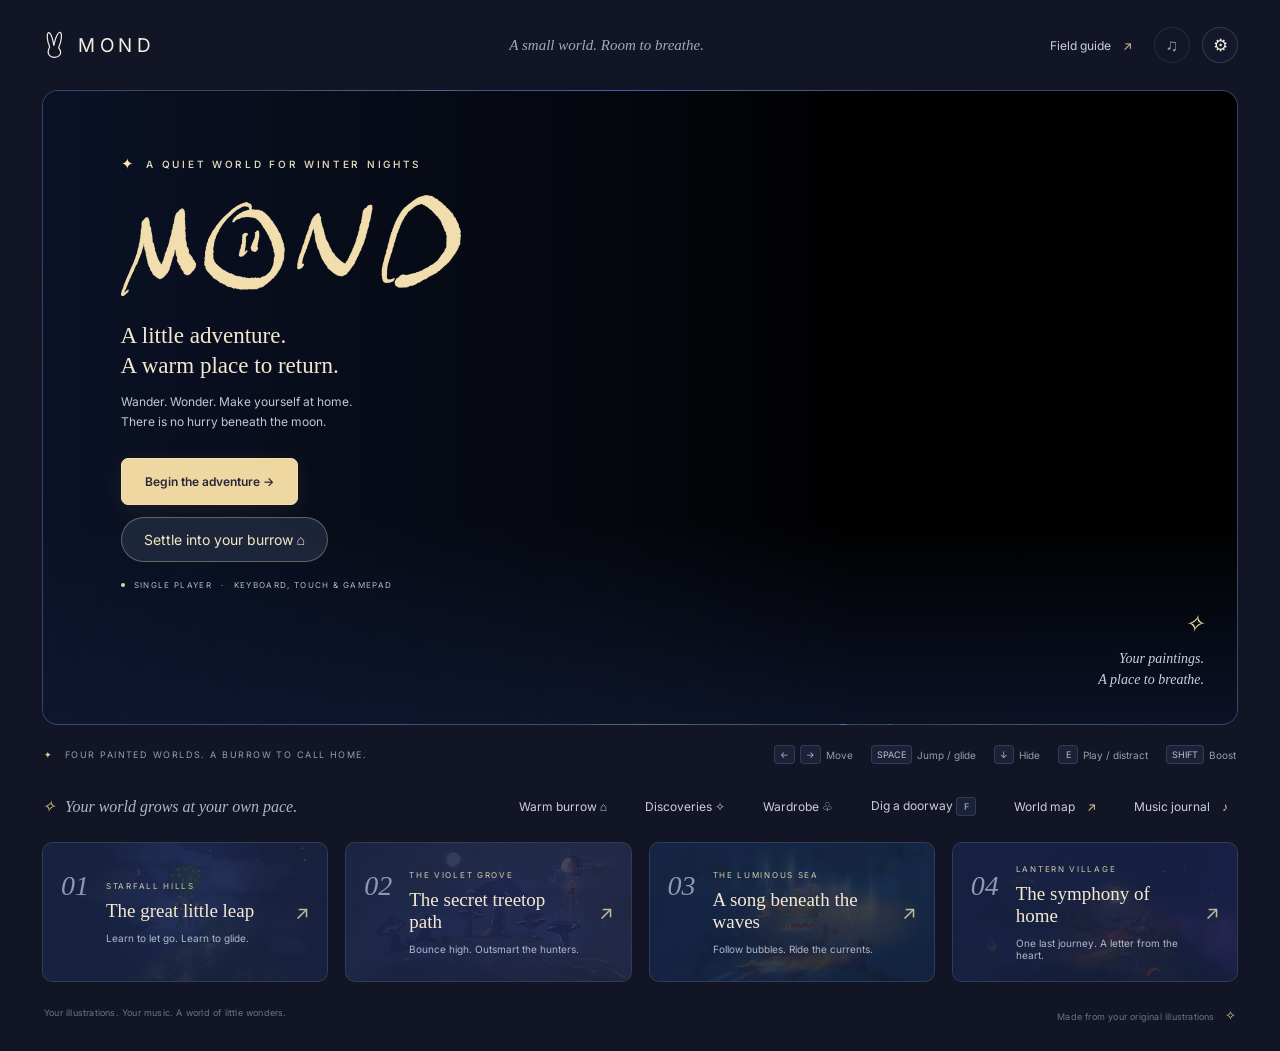
==== index.html @ 29d46c4d "Publish MOND with riddles, music lessons and complete embedded assets" ====
<!doctype html>
<html lang="en"><head>
<meta charset="utf-8"><meta name="viewport" content="width=device-width, initial-scale=1, viewport-fit=cover">
<title>MOND — A quiet winter adventure</title>
<meta name="description" content="A soothing illustrated bunny adventure. Discover one harder riddle at each question mark, learn music with a playable piano, and return to your warm burrow.">
<meta name="theme-color" content="#111526"><meta property="og:title" content="MOND — A quiet winter adventure"><meta property="og:description" content="A soothing illustrated bunny adventure. Discover one harder riddle at each question mark, learn music with a playable piano, and return to your warm burrow.">
<meta property="og:type" content="website"><meta property="og:url" content="https://diamondcao1996.github.io/MOND-game/"><meta property="og:image" content="https://diamondcao1996.github.io/MOND-game/preview.png">
<meta name="twitter:card" content="summary_large_image"><meta name="twitter:image" content="https://diamondcao1996.github.io/MOND-game/preview.png">
<link rel="canonical" href="https://diamondcao1996.github.io/MOND-game/"><link rel="icon" href="[data-uri]" type="image/svg+xml"><link rel="apple-touch-icon" href="[data-uri]">
<link rel="preload" as="image" href="[data-uri]"><style>@font-face{font-family:BunnySans;src:url('[data-uri]') format('truetype');font-display:swap}*{box-sizing:border-box}html{color-scheme:dark}body{margin:0;background:#111526;color:#f4efde;font-family:BunnySans,Arial,sans-serif;font-size:14px}button,a{-webkit-tap-highlight-color:transparent}button{font:inherit;cursor:pointer;color:inherit}button:disabled{cursor:wait;opacity:.7}button:focus-visible,a:focus-visible,canvas:focus-visible,select:focus-visible,input:focus-visible{outline:2px solid #f3d995;outline-offset:4px}a{color:inherit;text-decoration:none}.page{max-width:1600px;margin:auto;padding:0 42px}.topbar{height:90px;display:flex;align-items:center;justify-content:space-between;gap:20px}.brand{display:flex;align-items:center;gap:11px;font-size:13px;letter-spacing:2.6px}.brand svg{width:25px;height:34px}.brand b{font-weight:400;opacity:.58}.nav-motto{font-family:Georgia,serif;font-style:italic;color:#a6a7b8;font-size:15px;margin-left:18px}nav{display:flex;gap:12px;align-items:center}.text-button{border:0;background:transparent;font-size:12px;padding:10px;color:#cecddd}.text-button span{color:#dfc894;margin-left:9px}.round-button{width:36px;height:36px;border:1px solid #ffffff24;background:#151a30aa;border-radius:50%;font-size:17px;display:inline-grid;place-items:center;transition:background .2s}.round-button:hover{background:#343449}.stage{width:100%;position:relative;aspect-ratio:16/8.5;overflow:hidden;border-radius:16px;background:#252f53 url('[data-uri]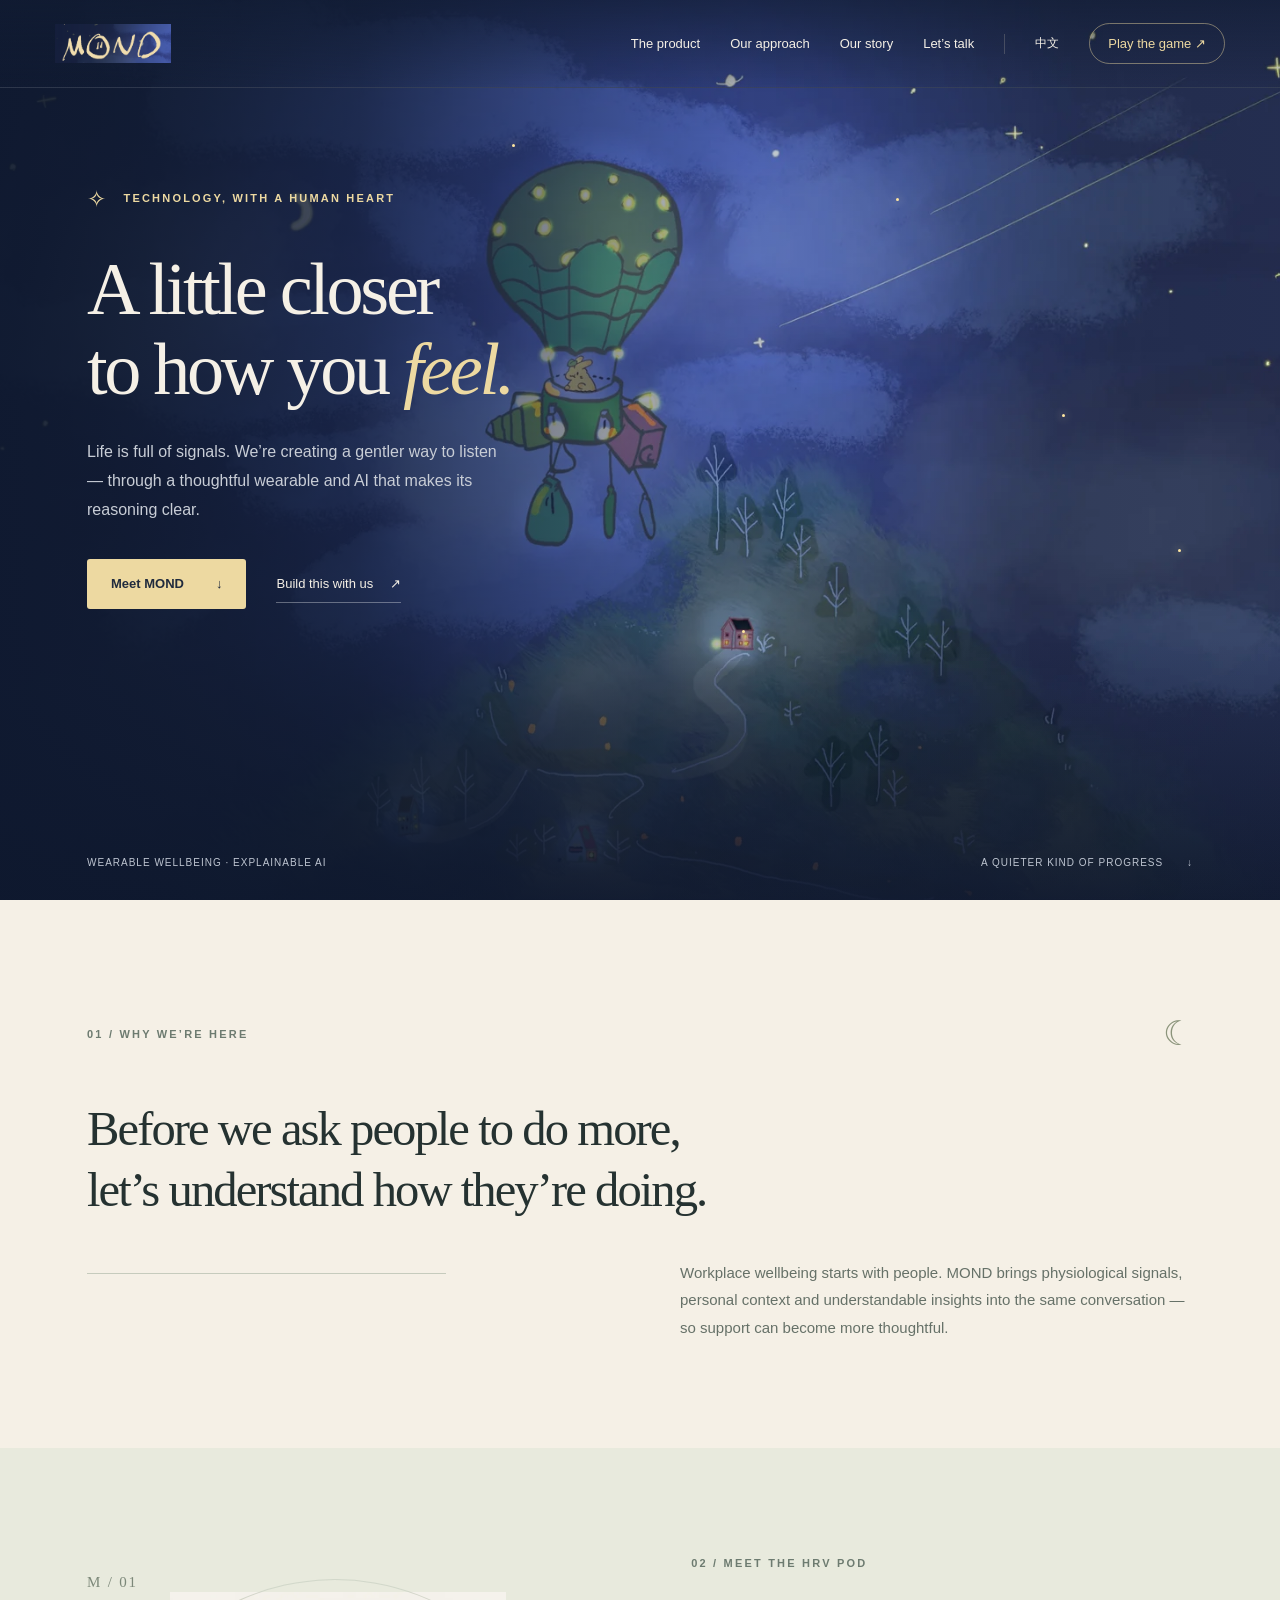
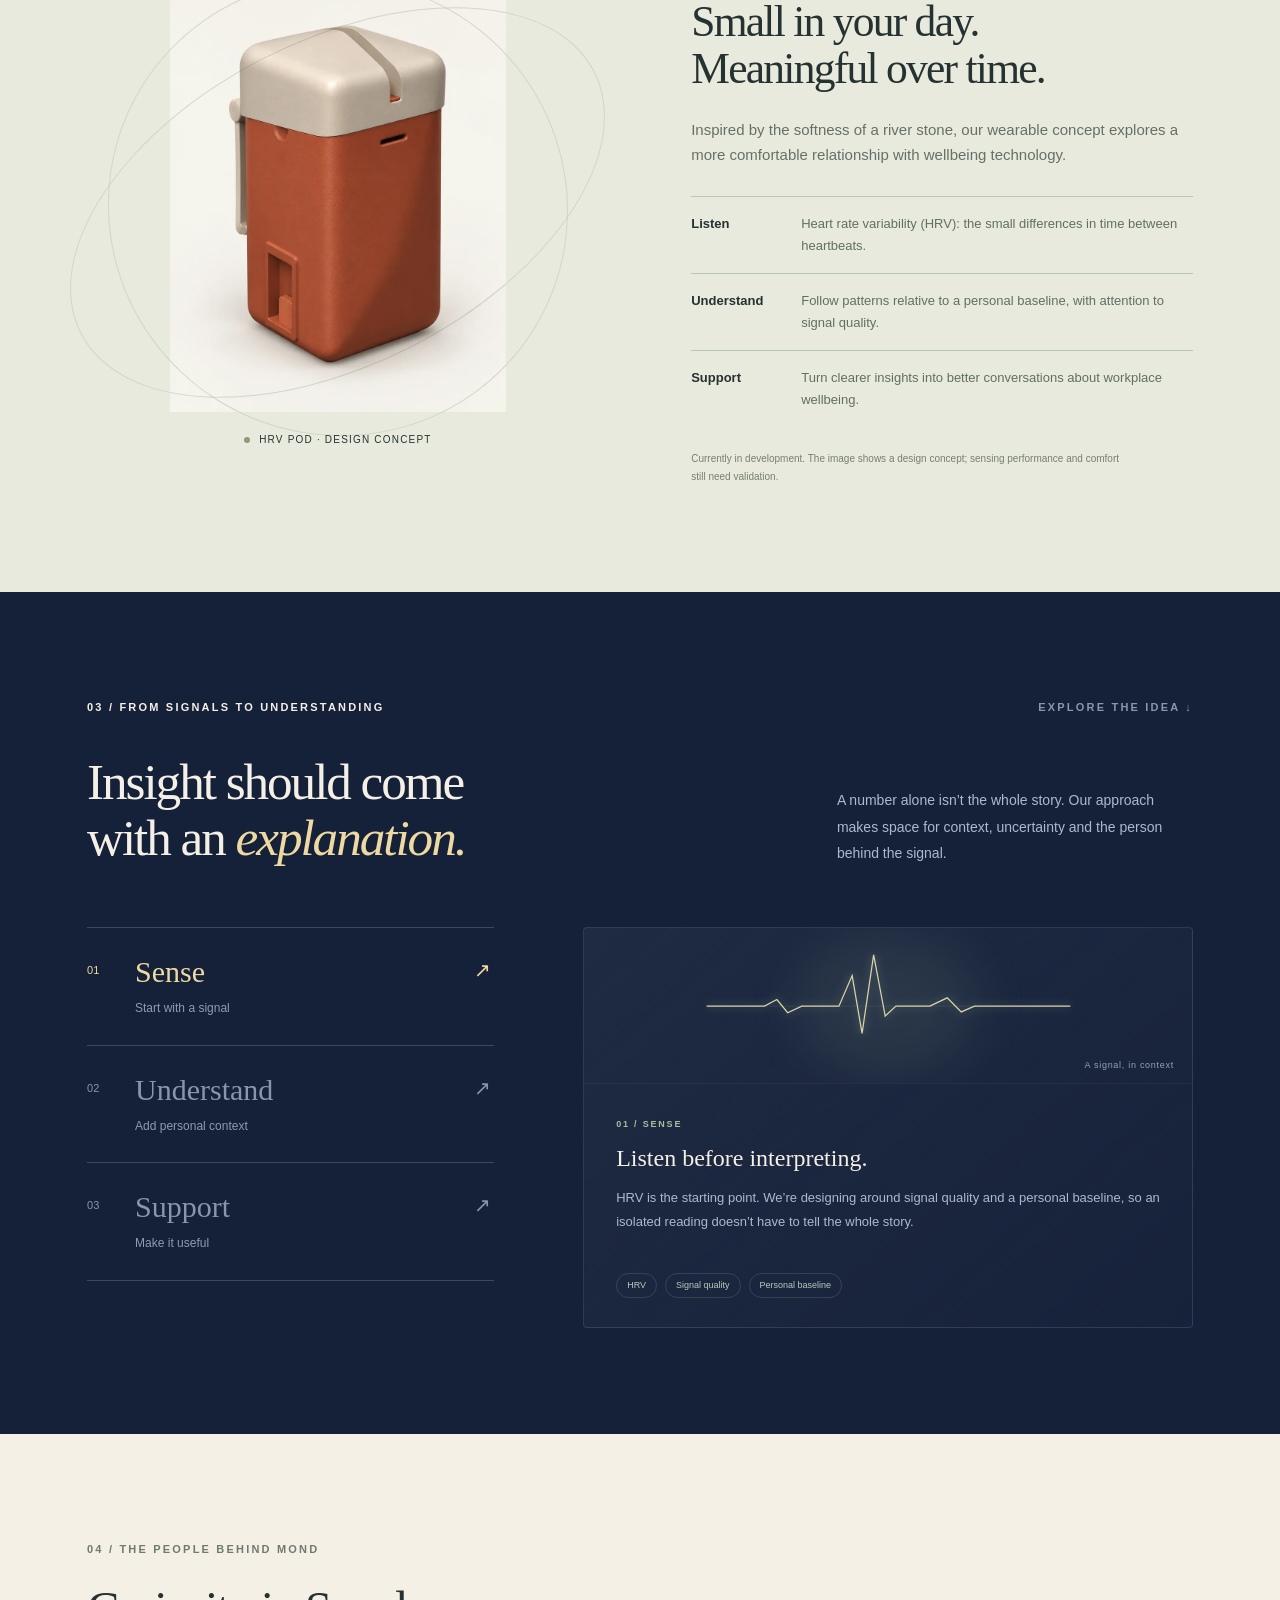
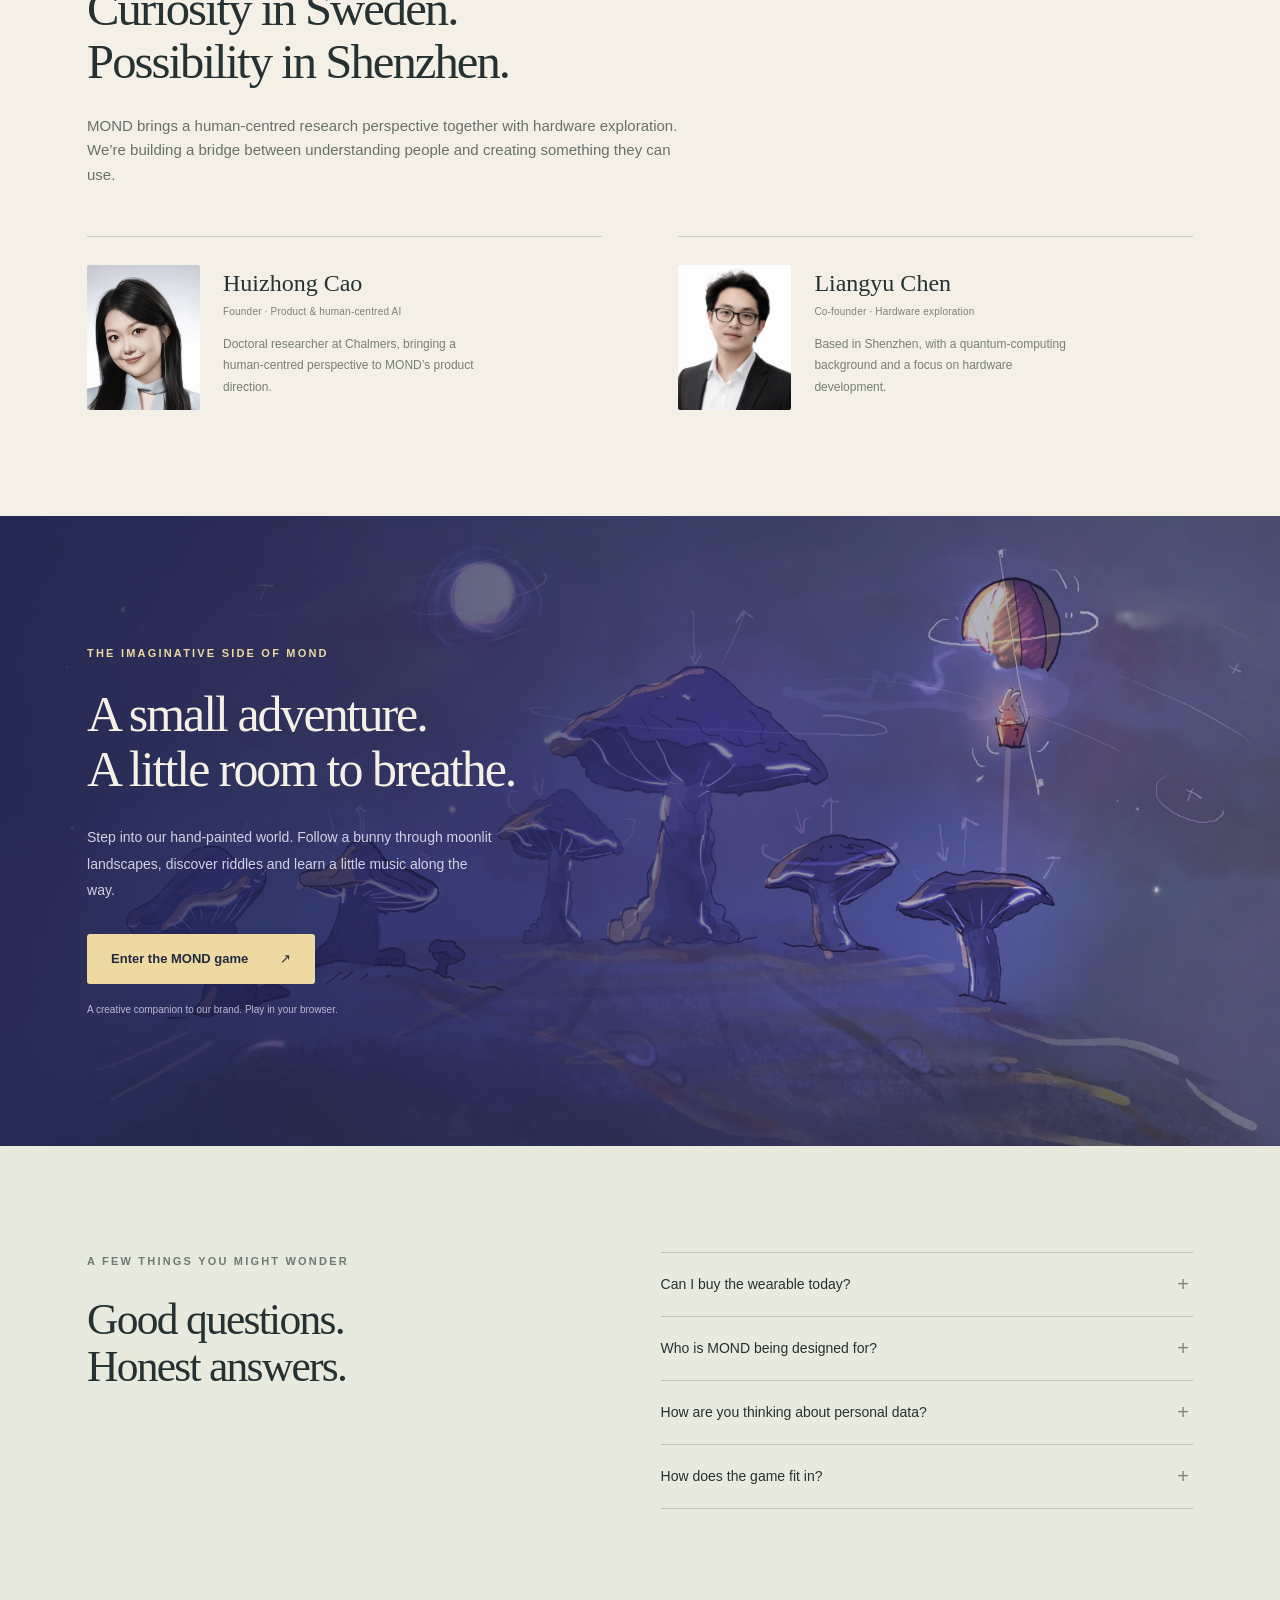
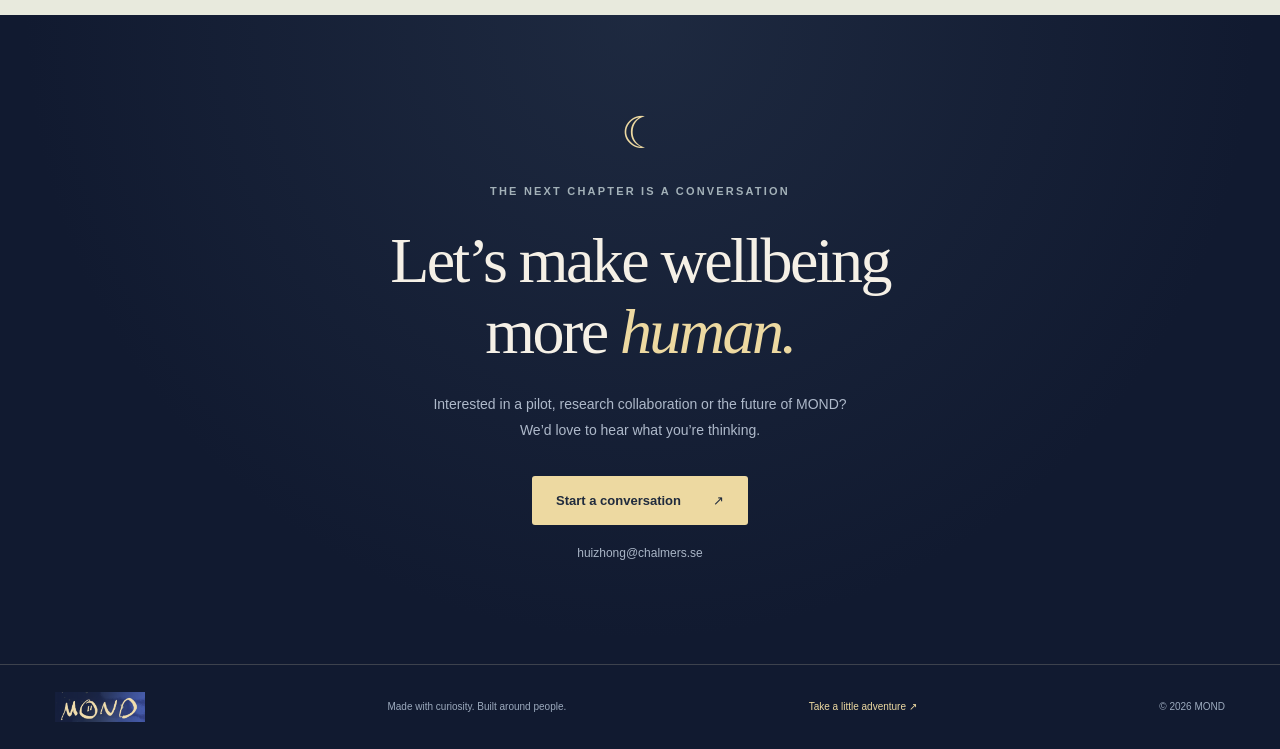
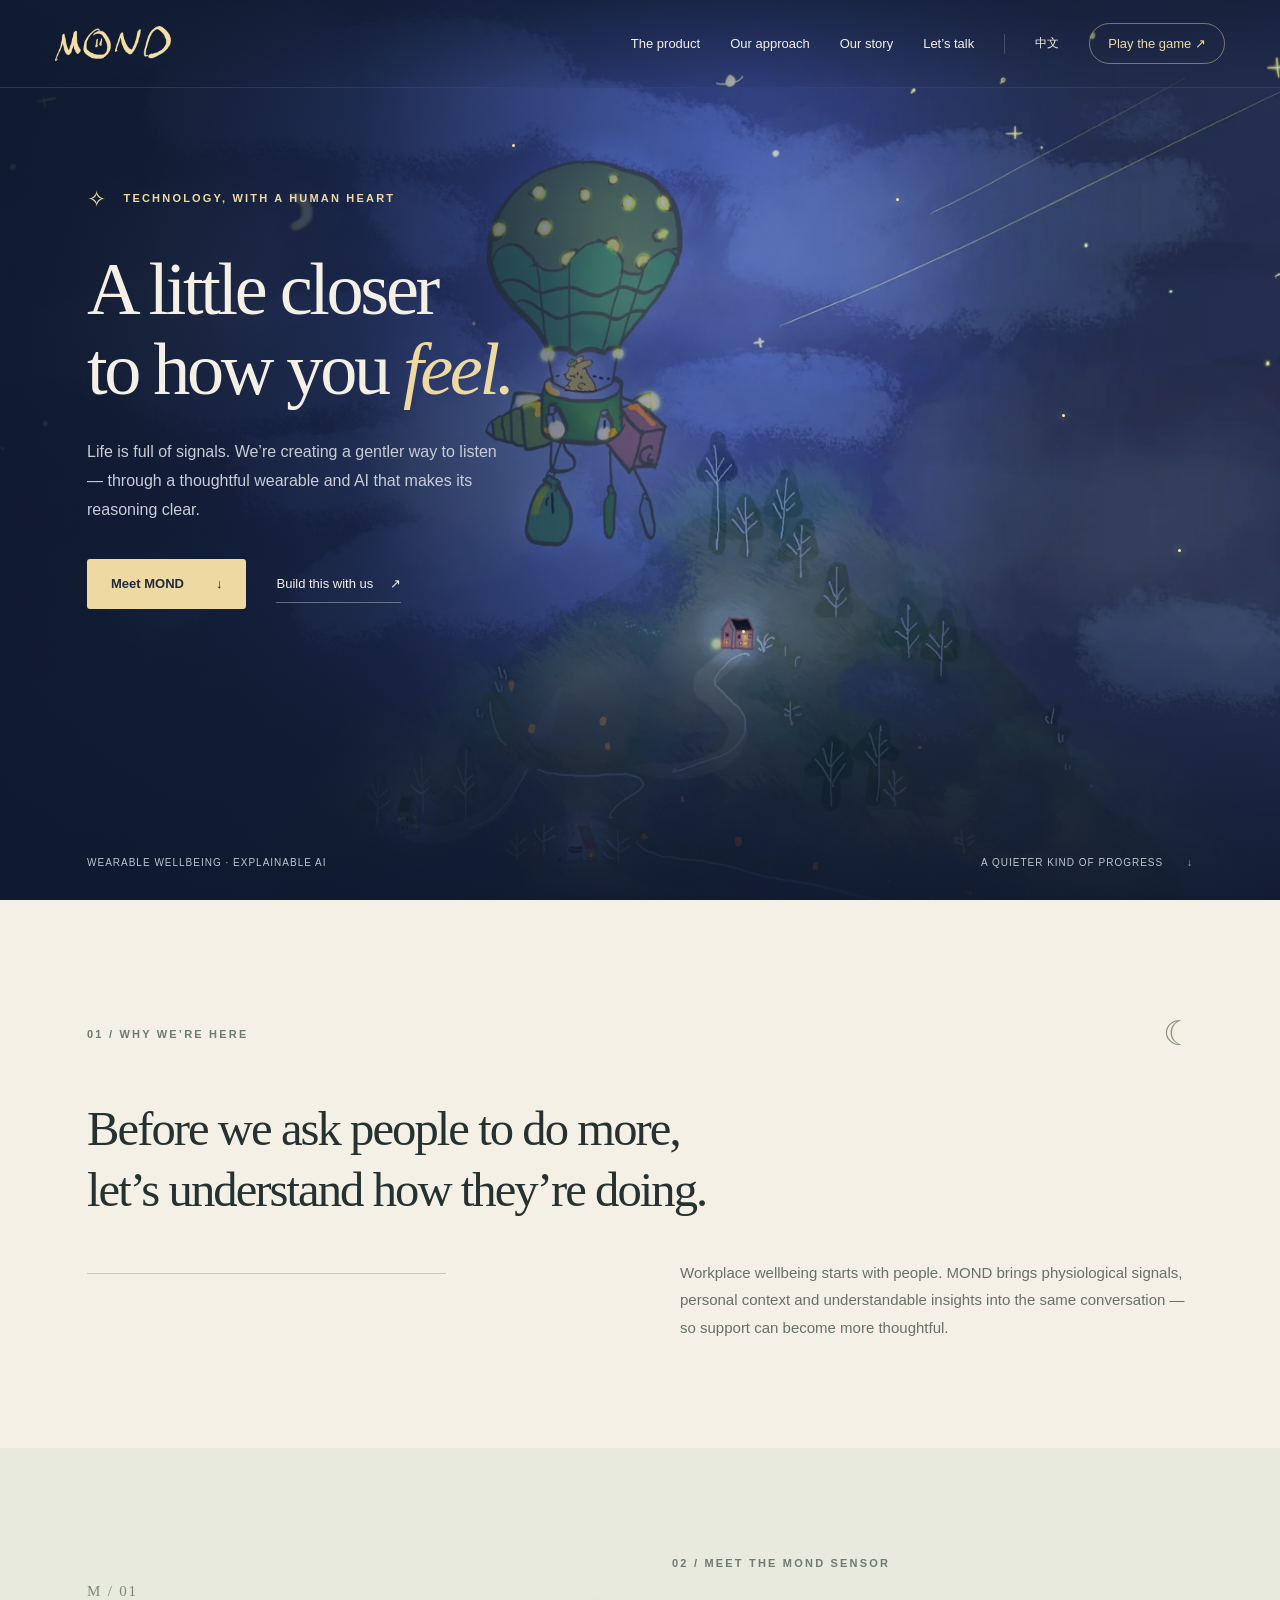
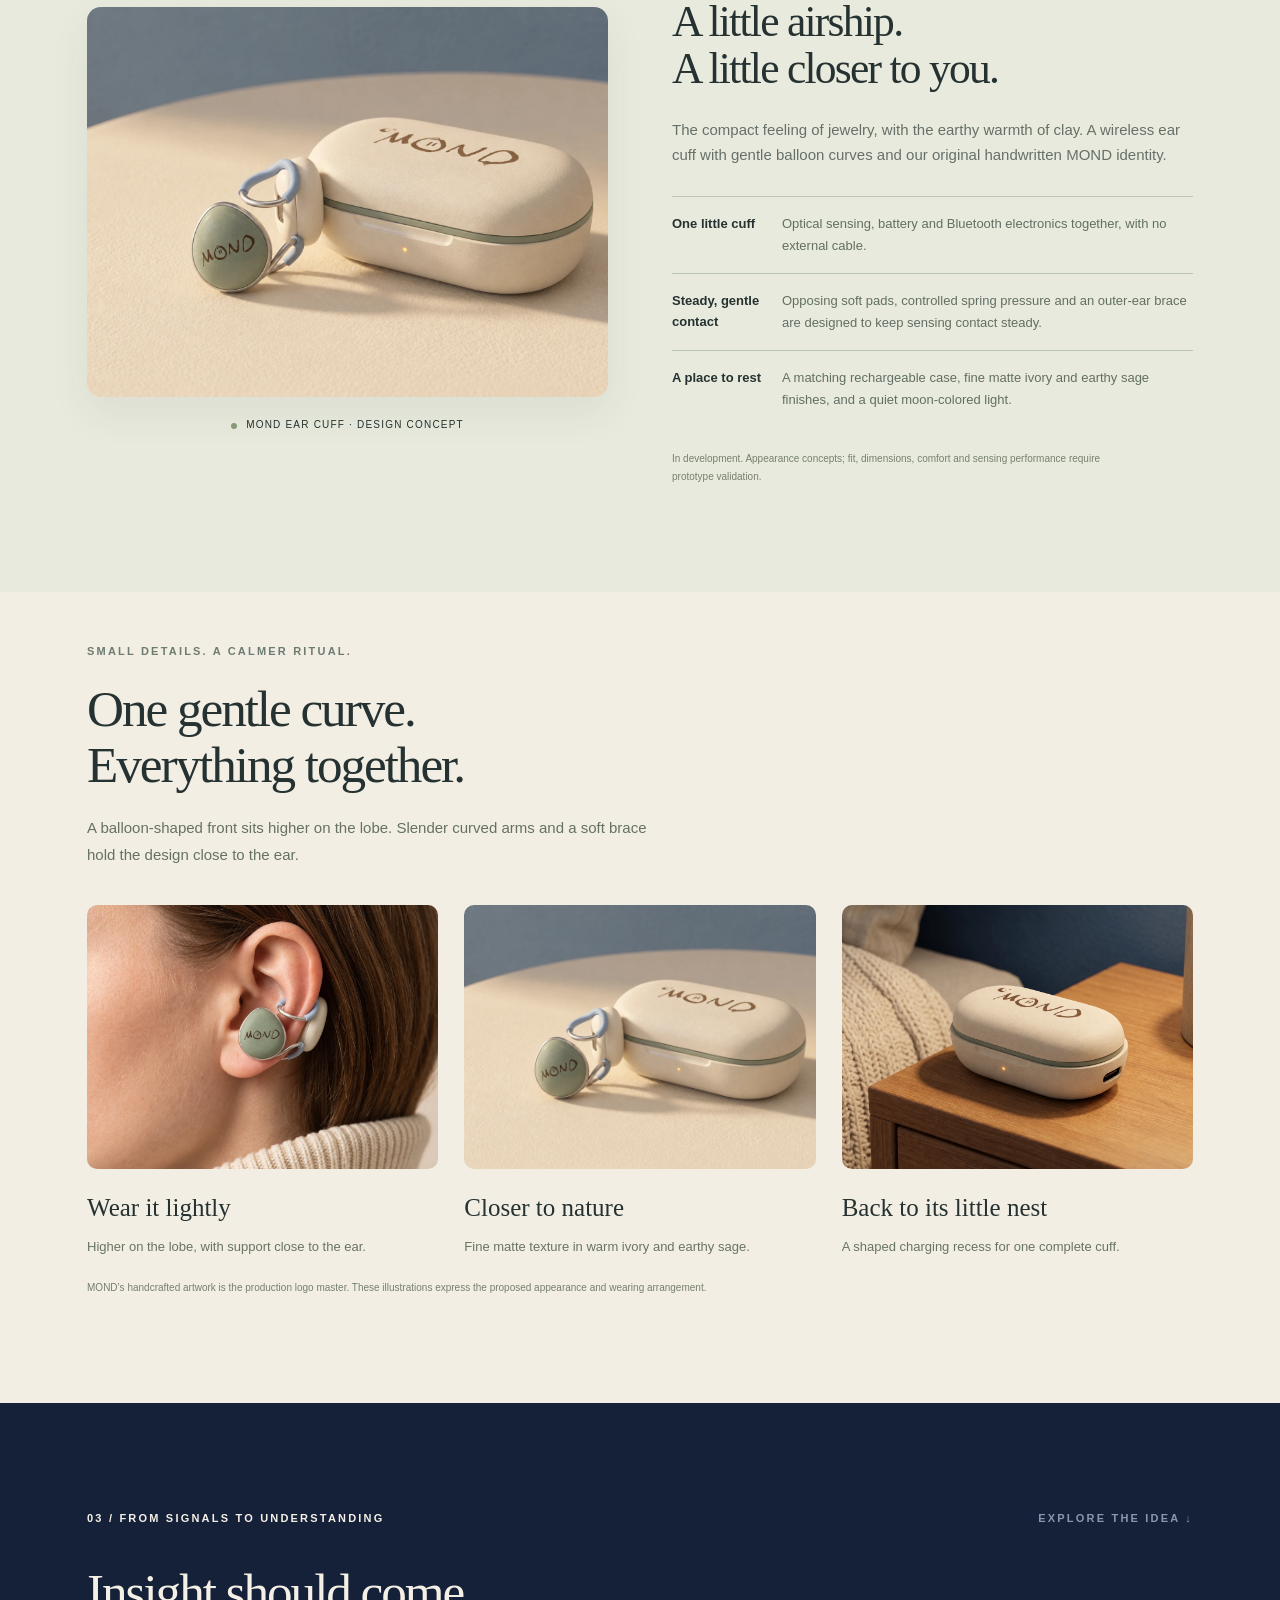
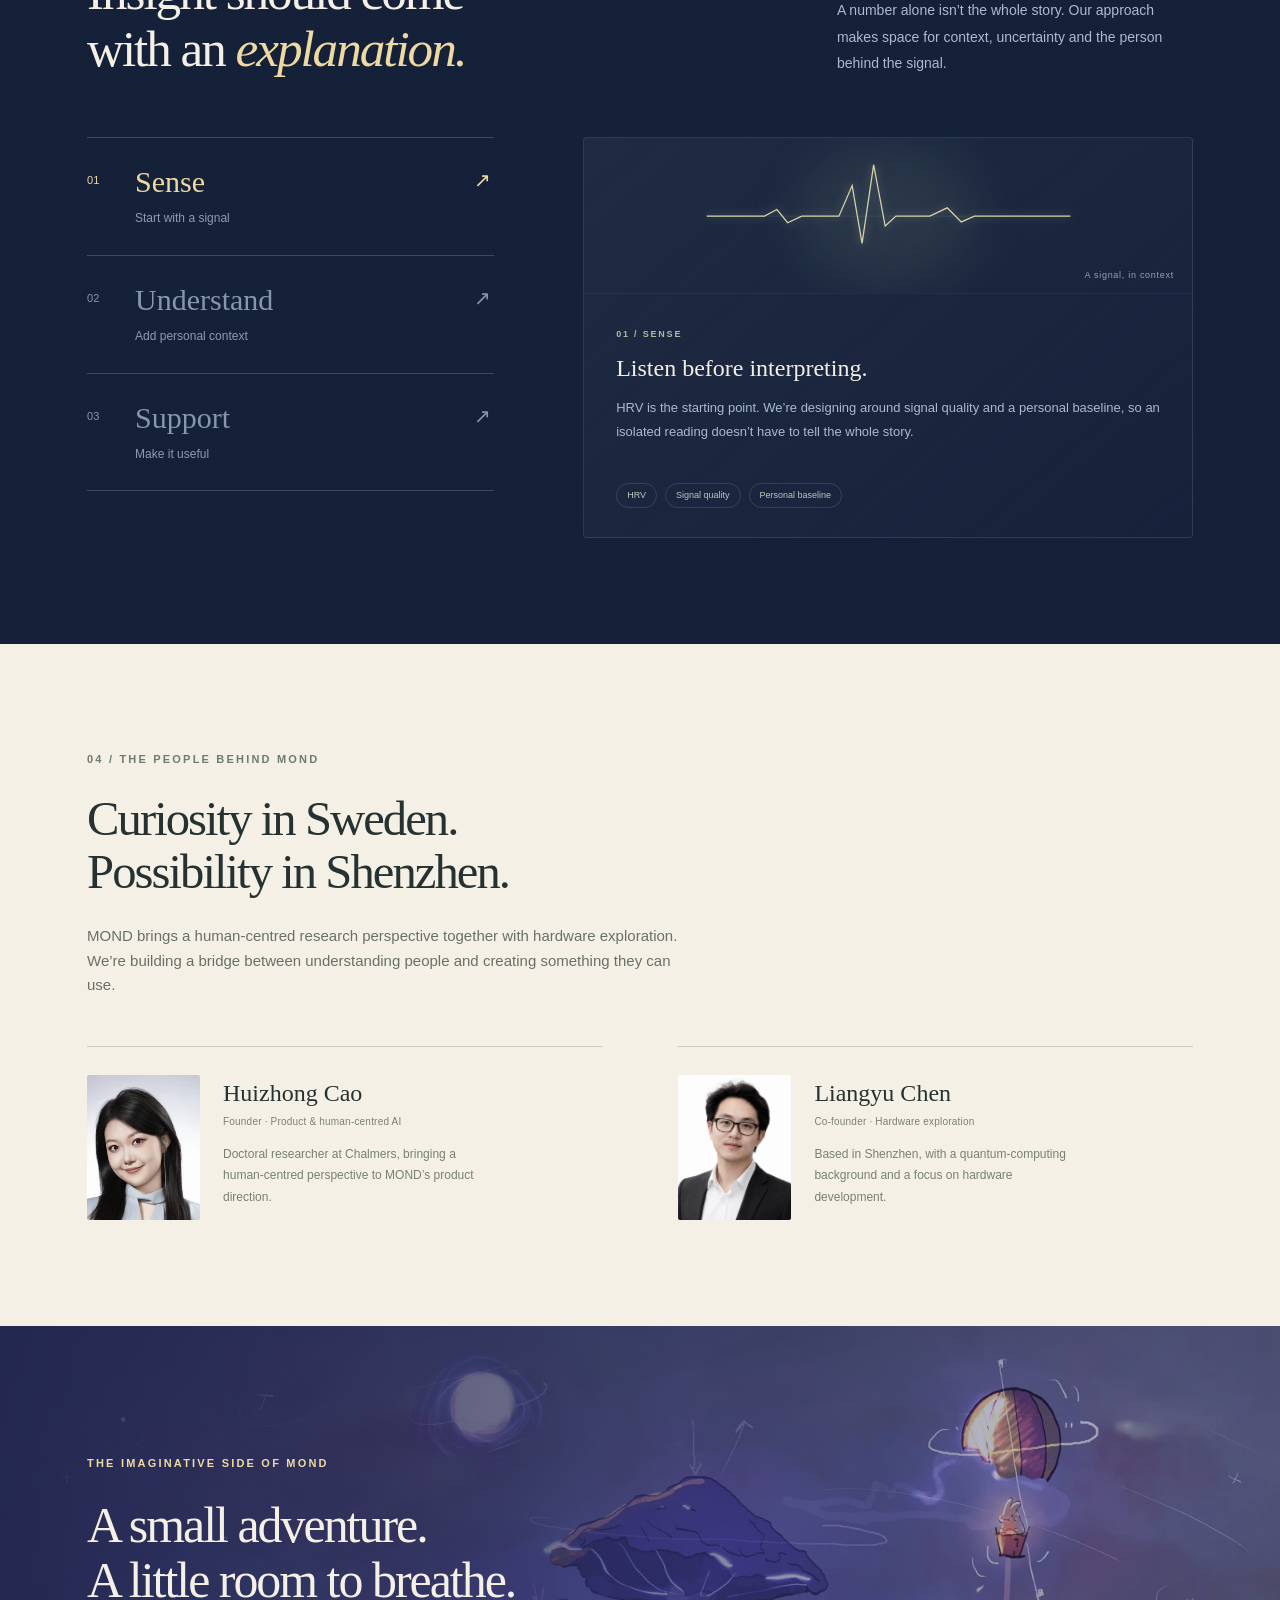
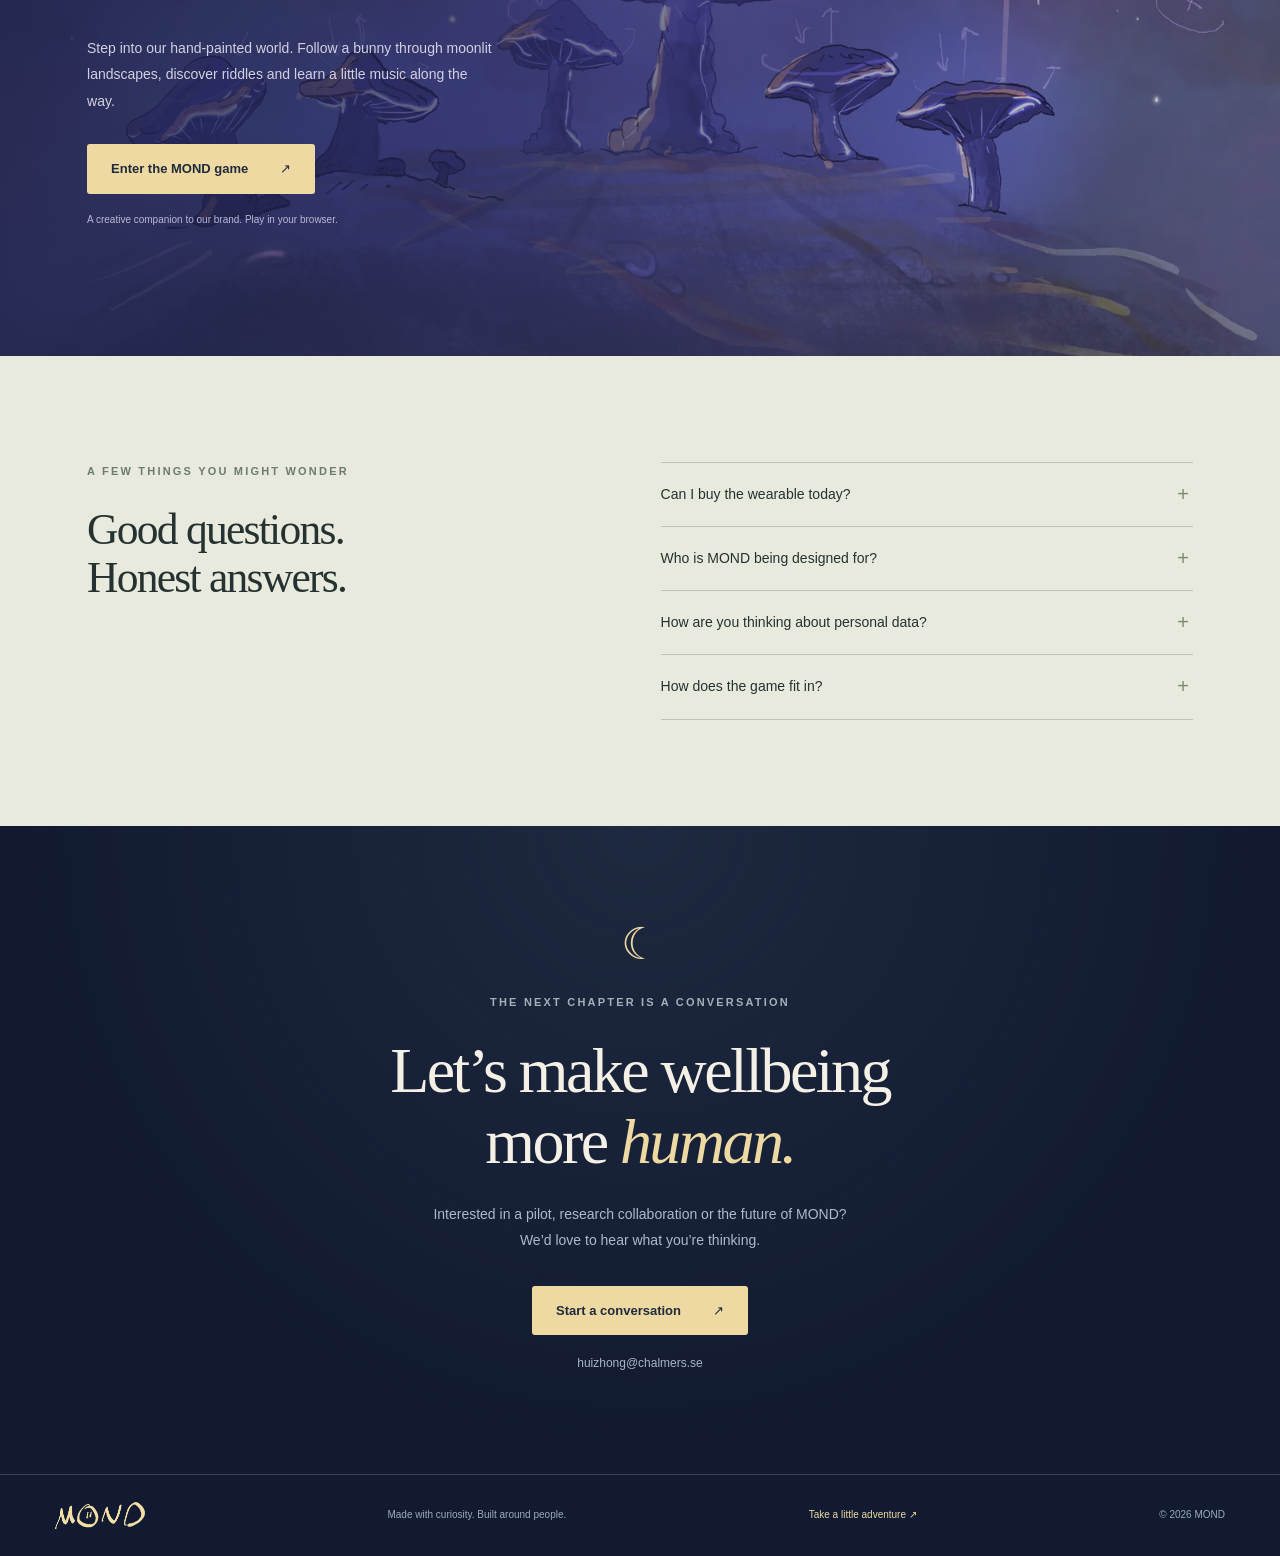
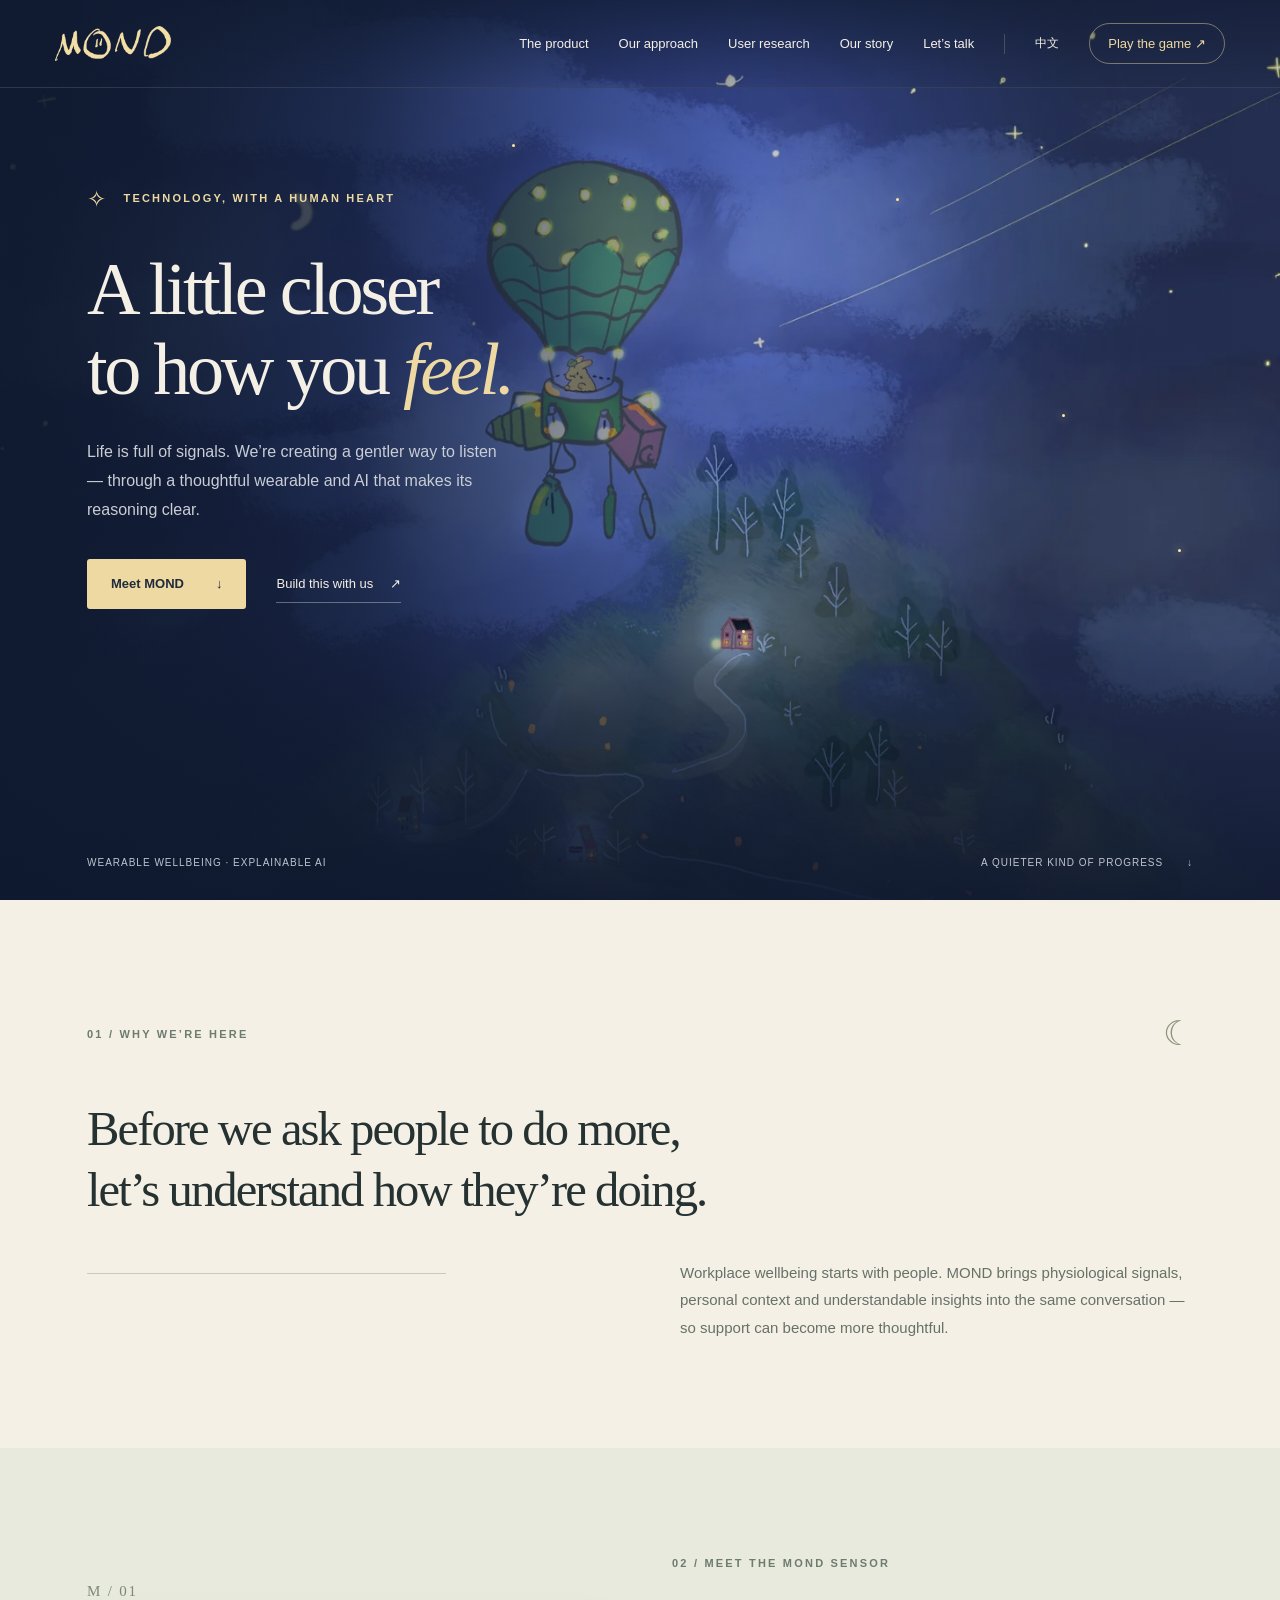
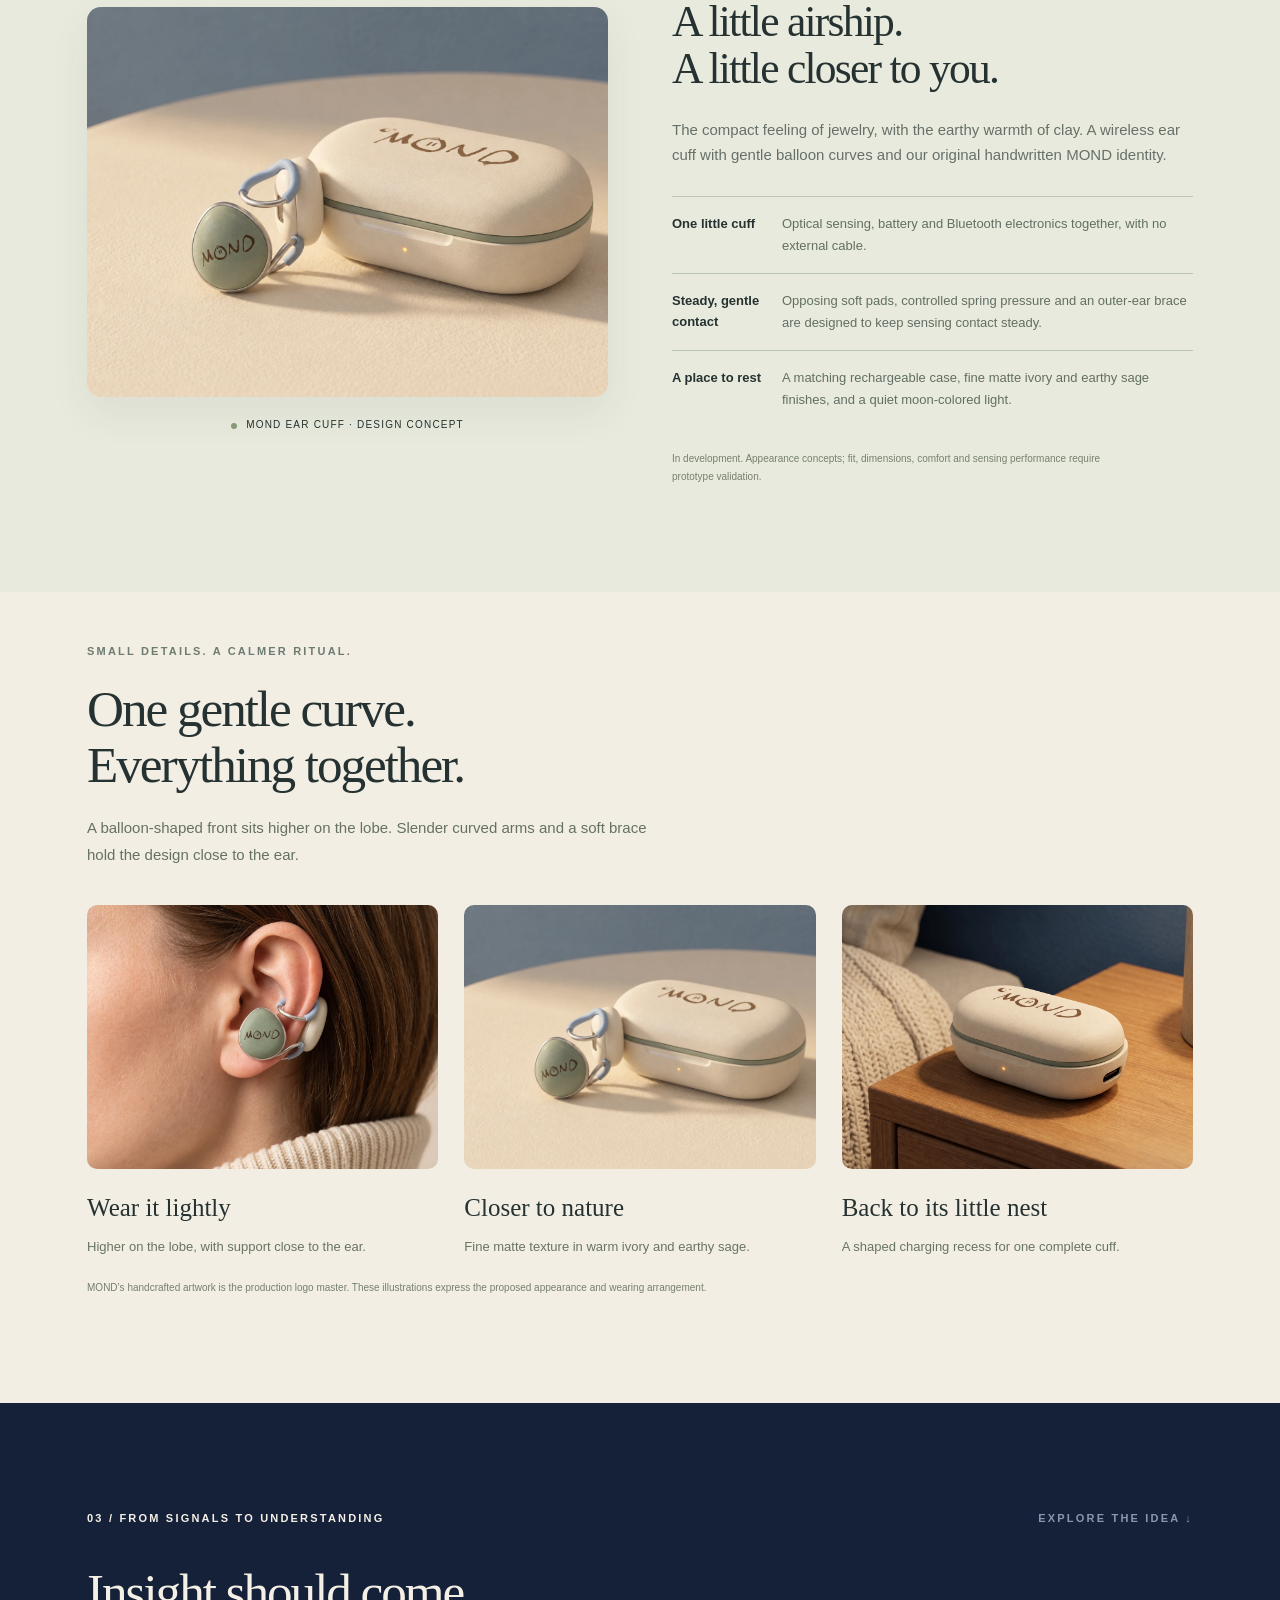
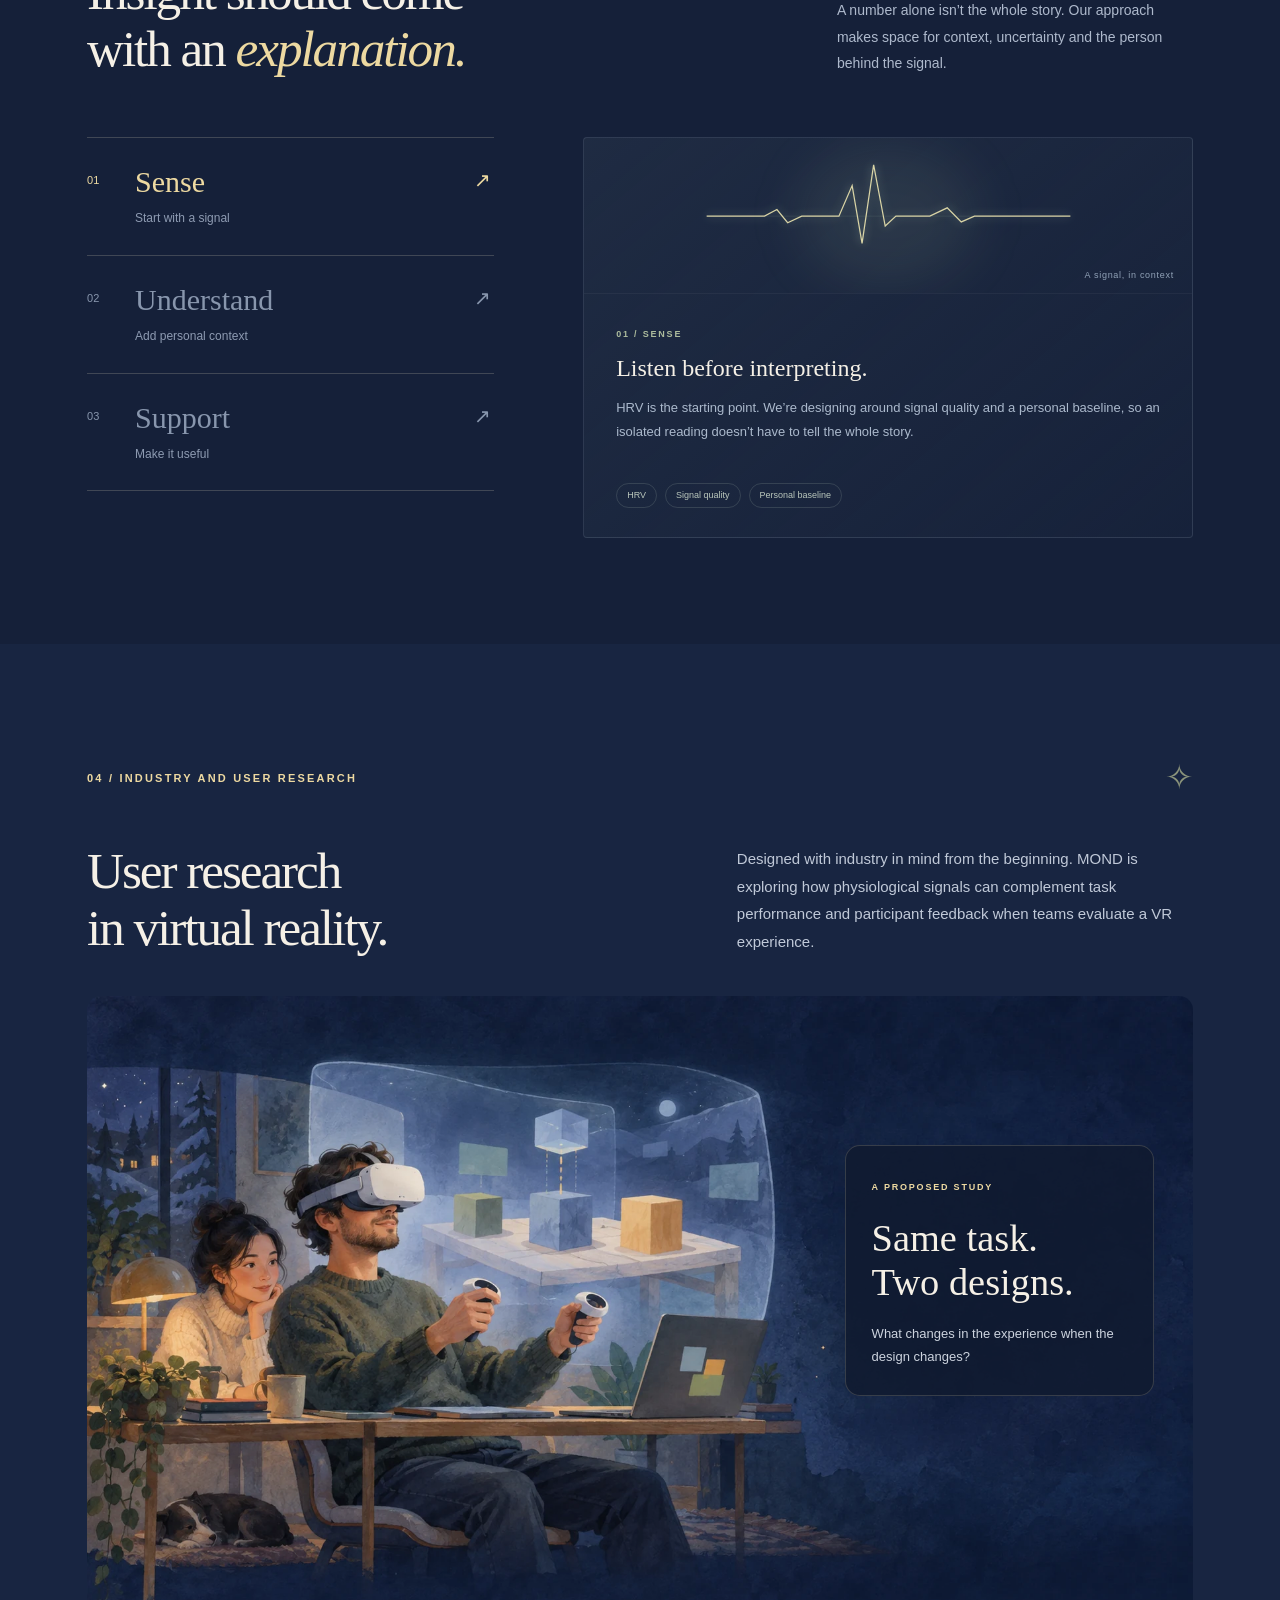
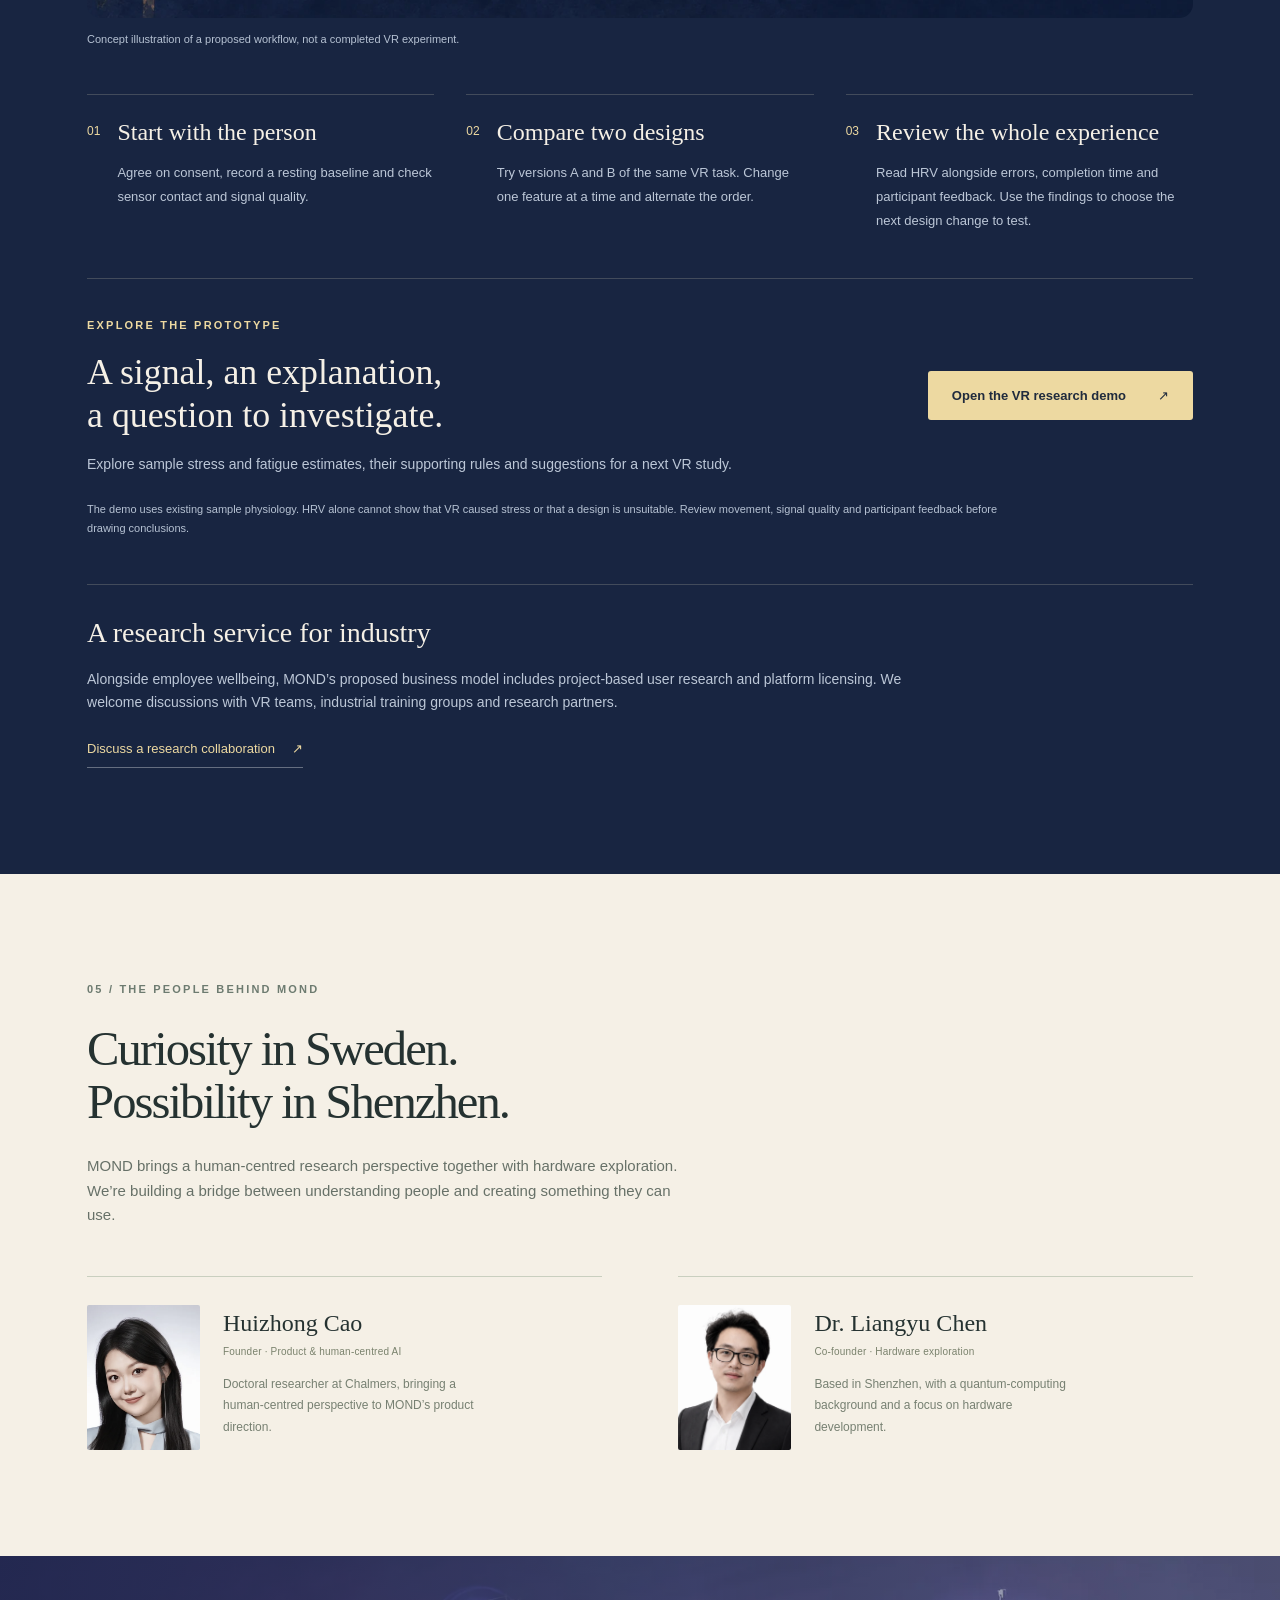
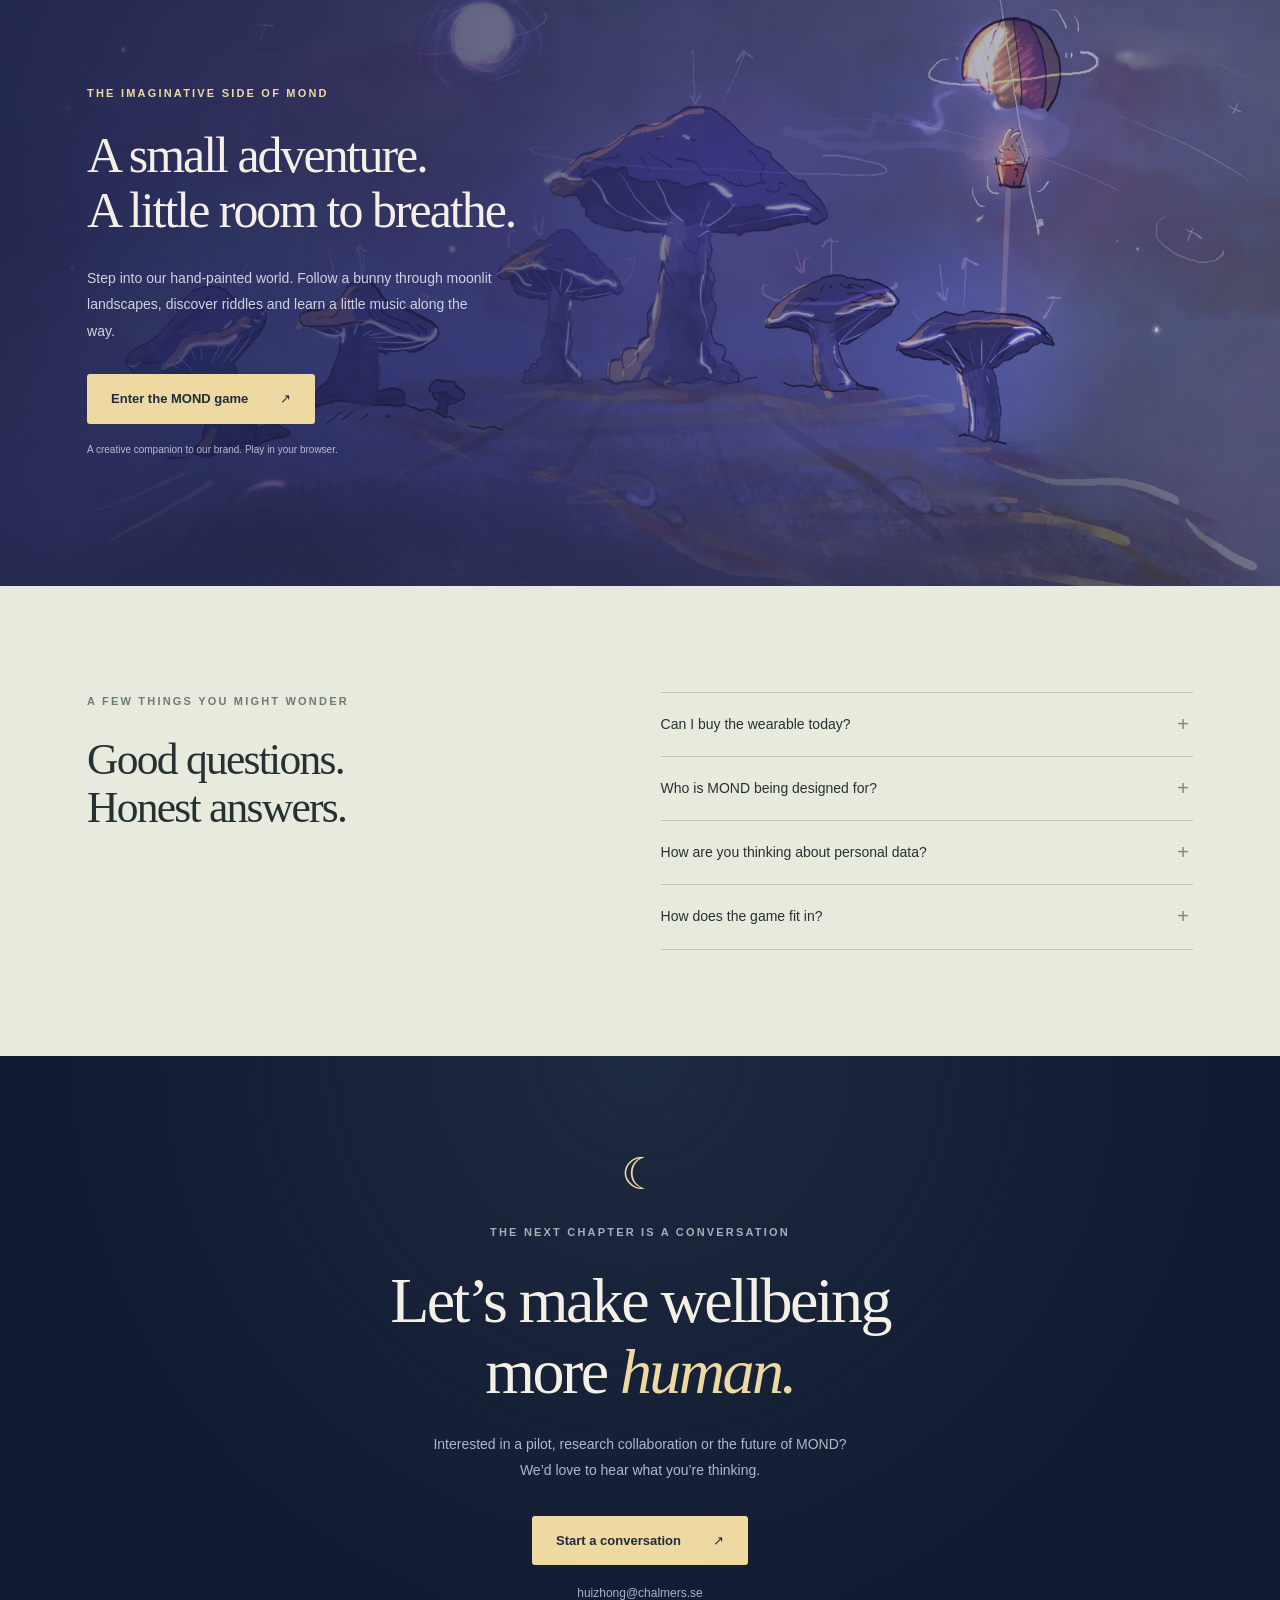
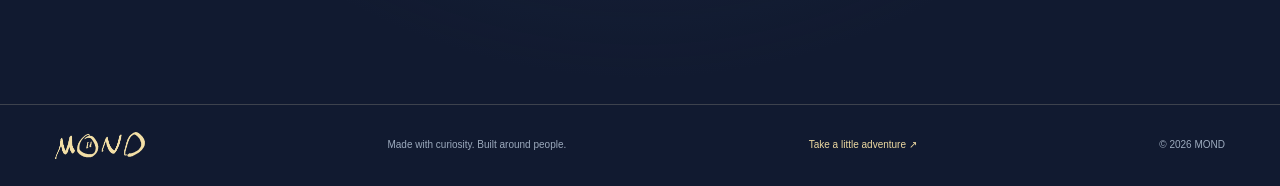
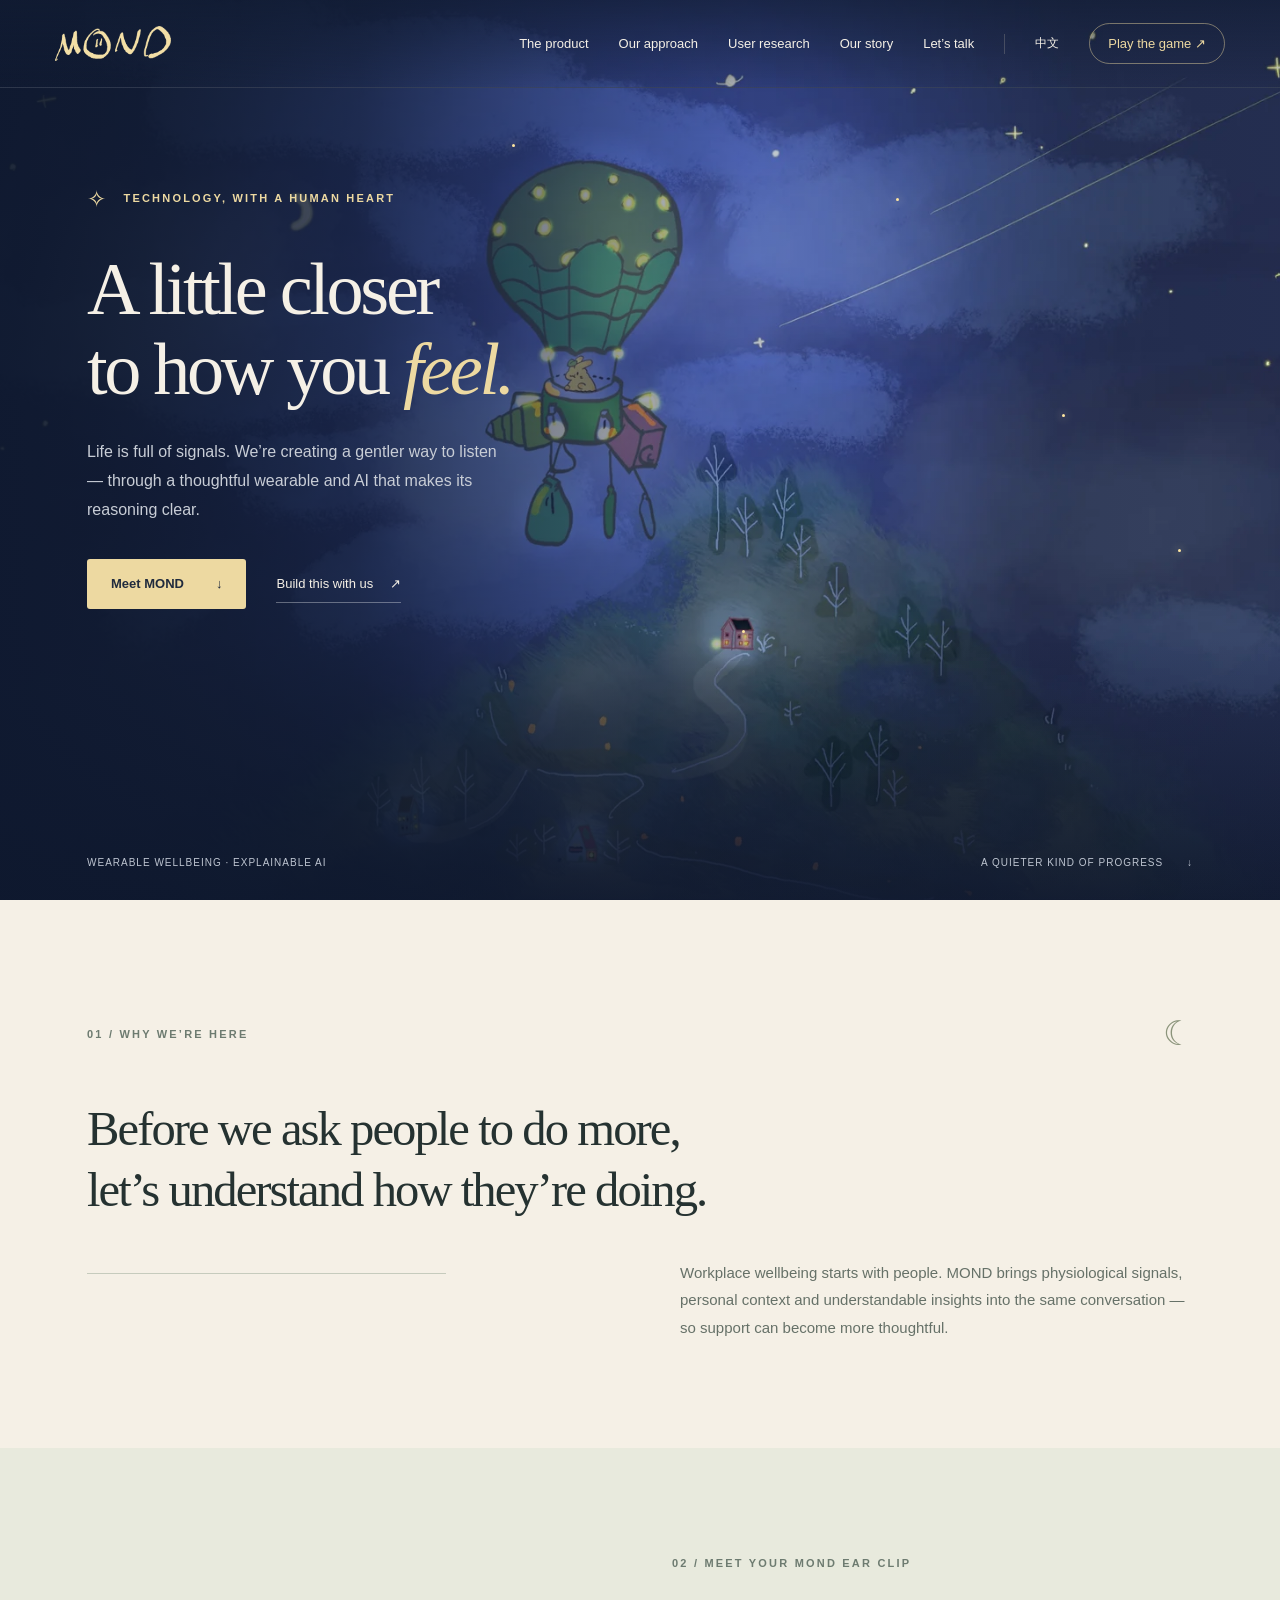
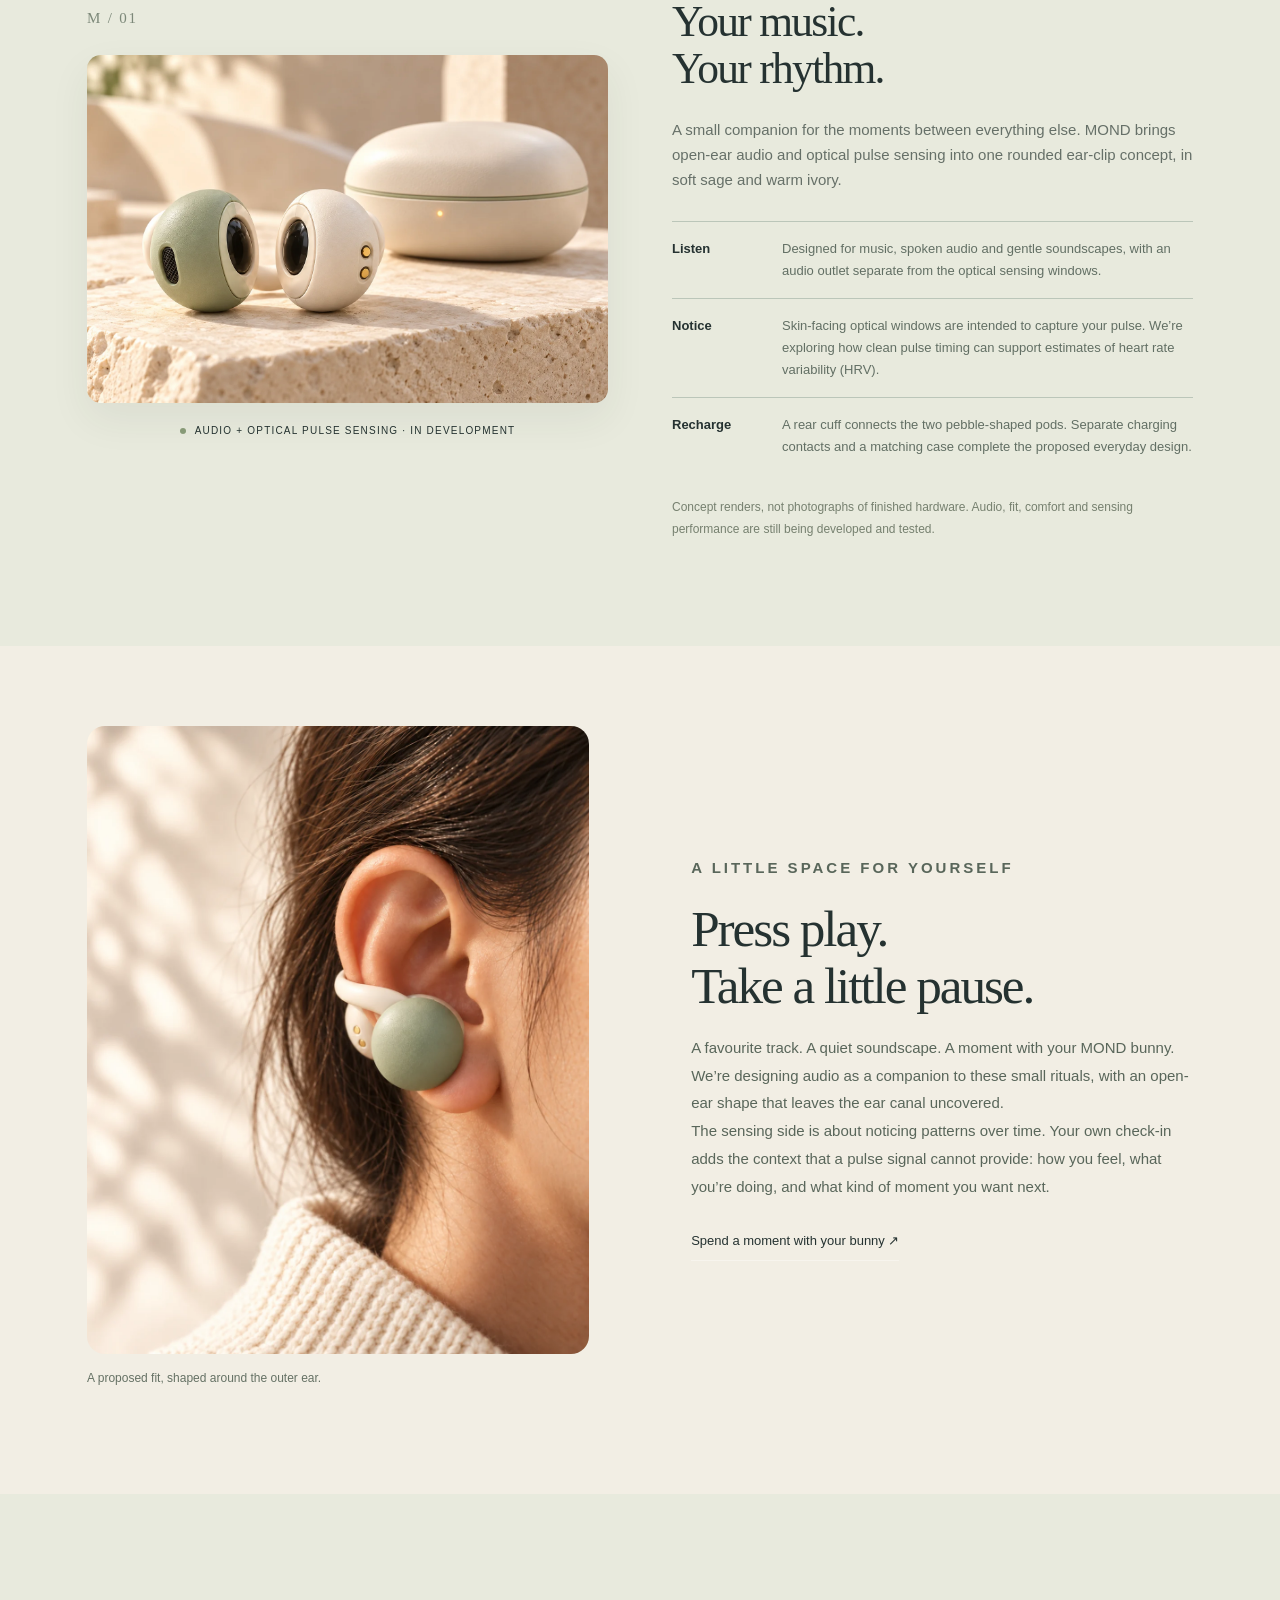
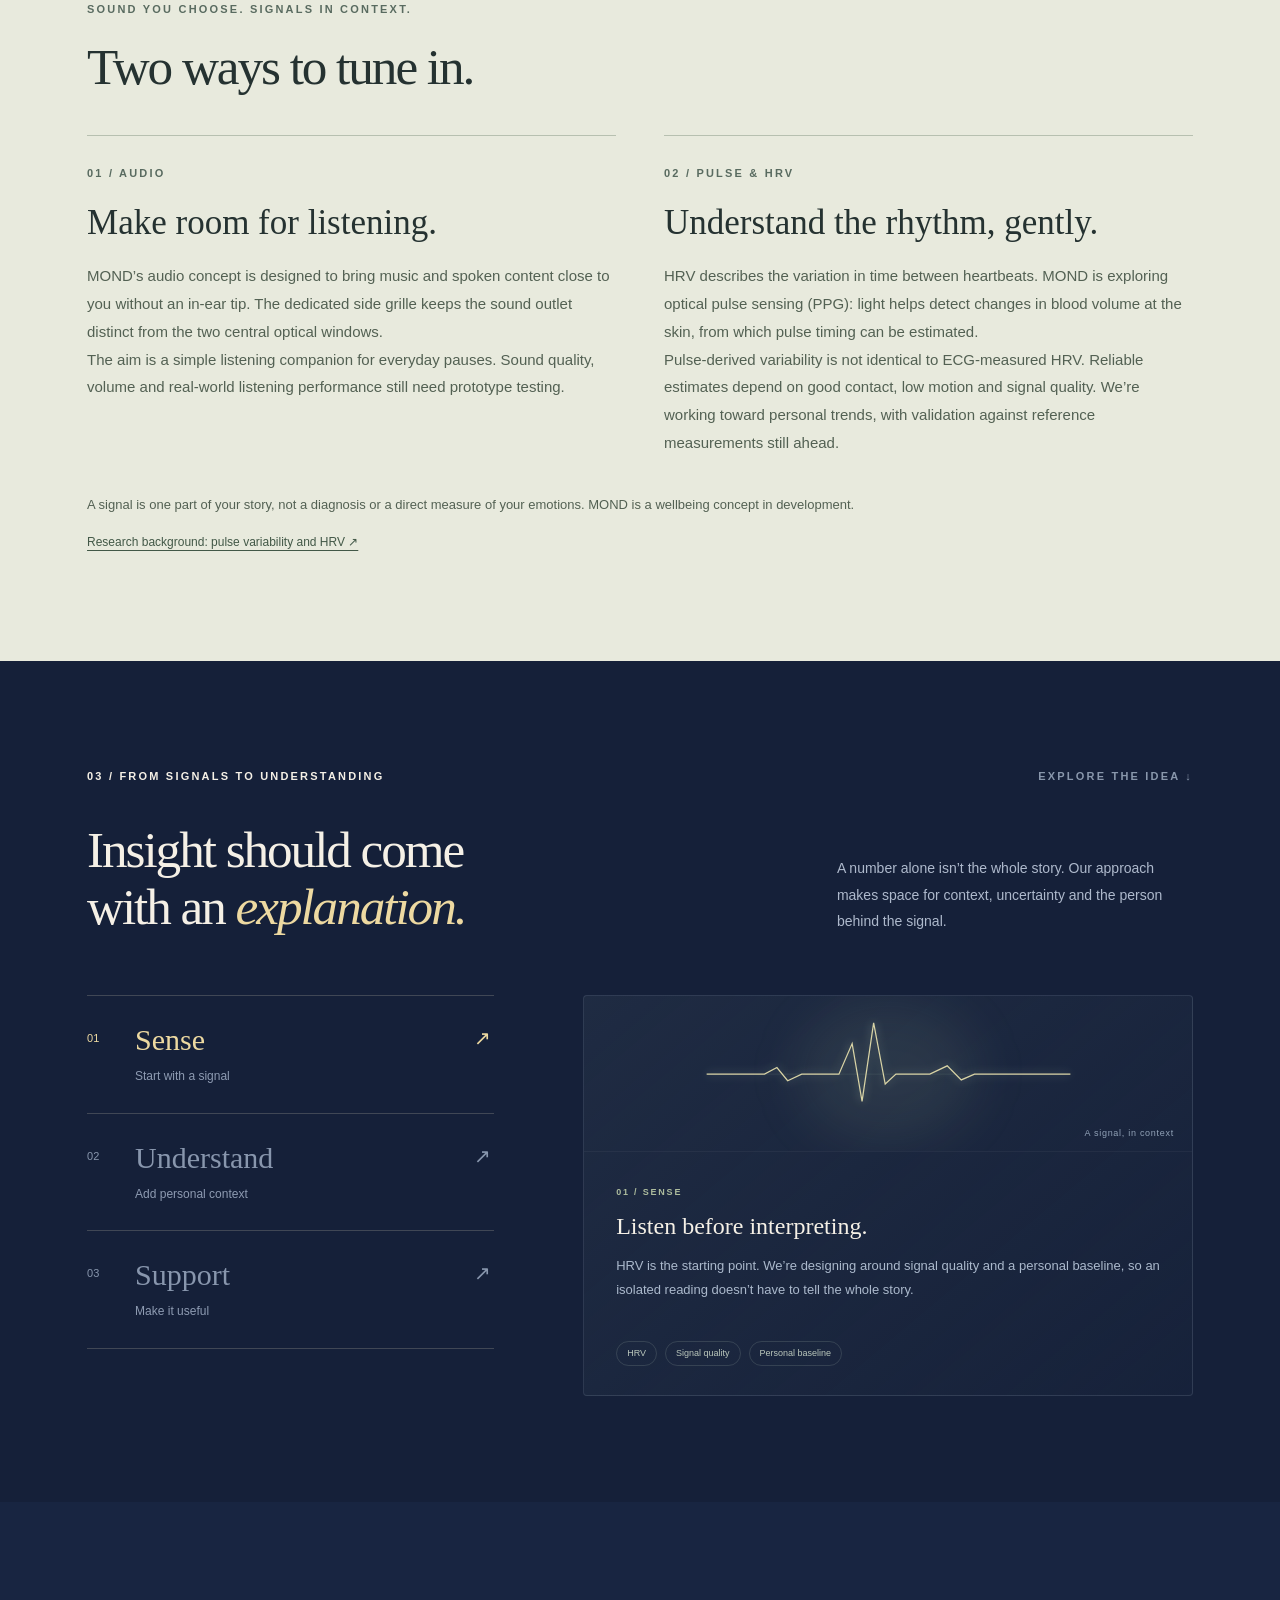
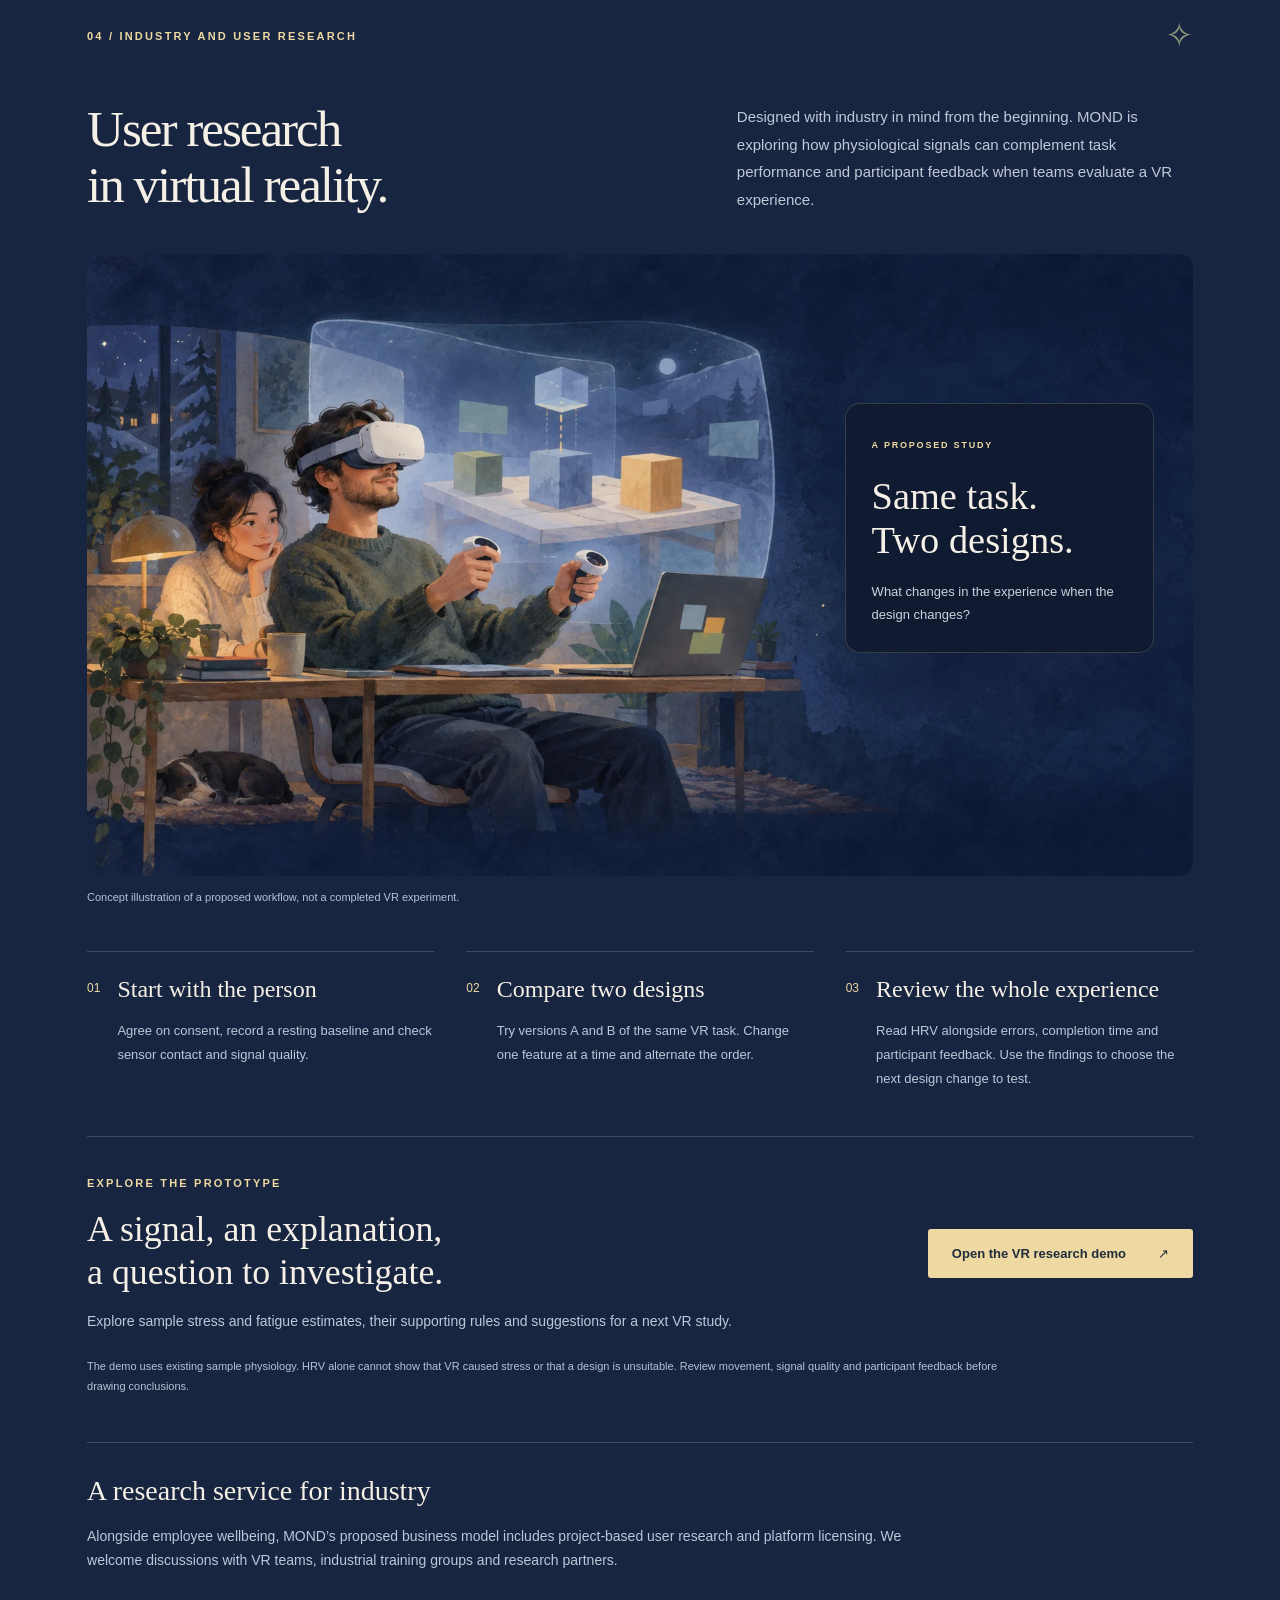
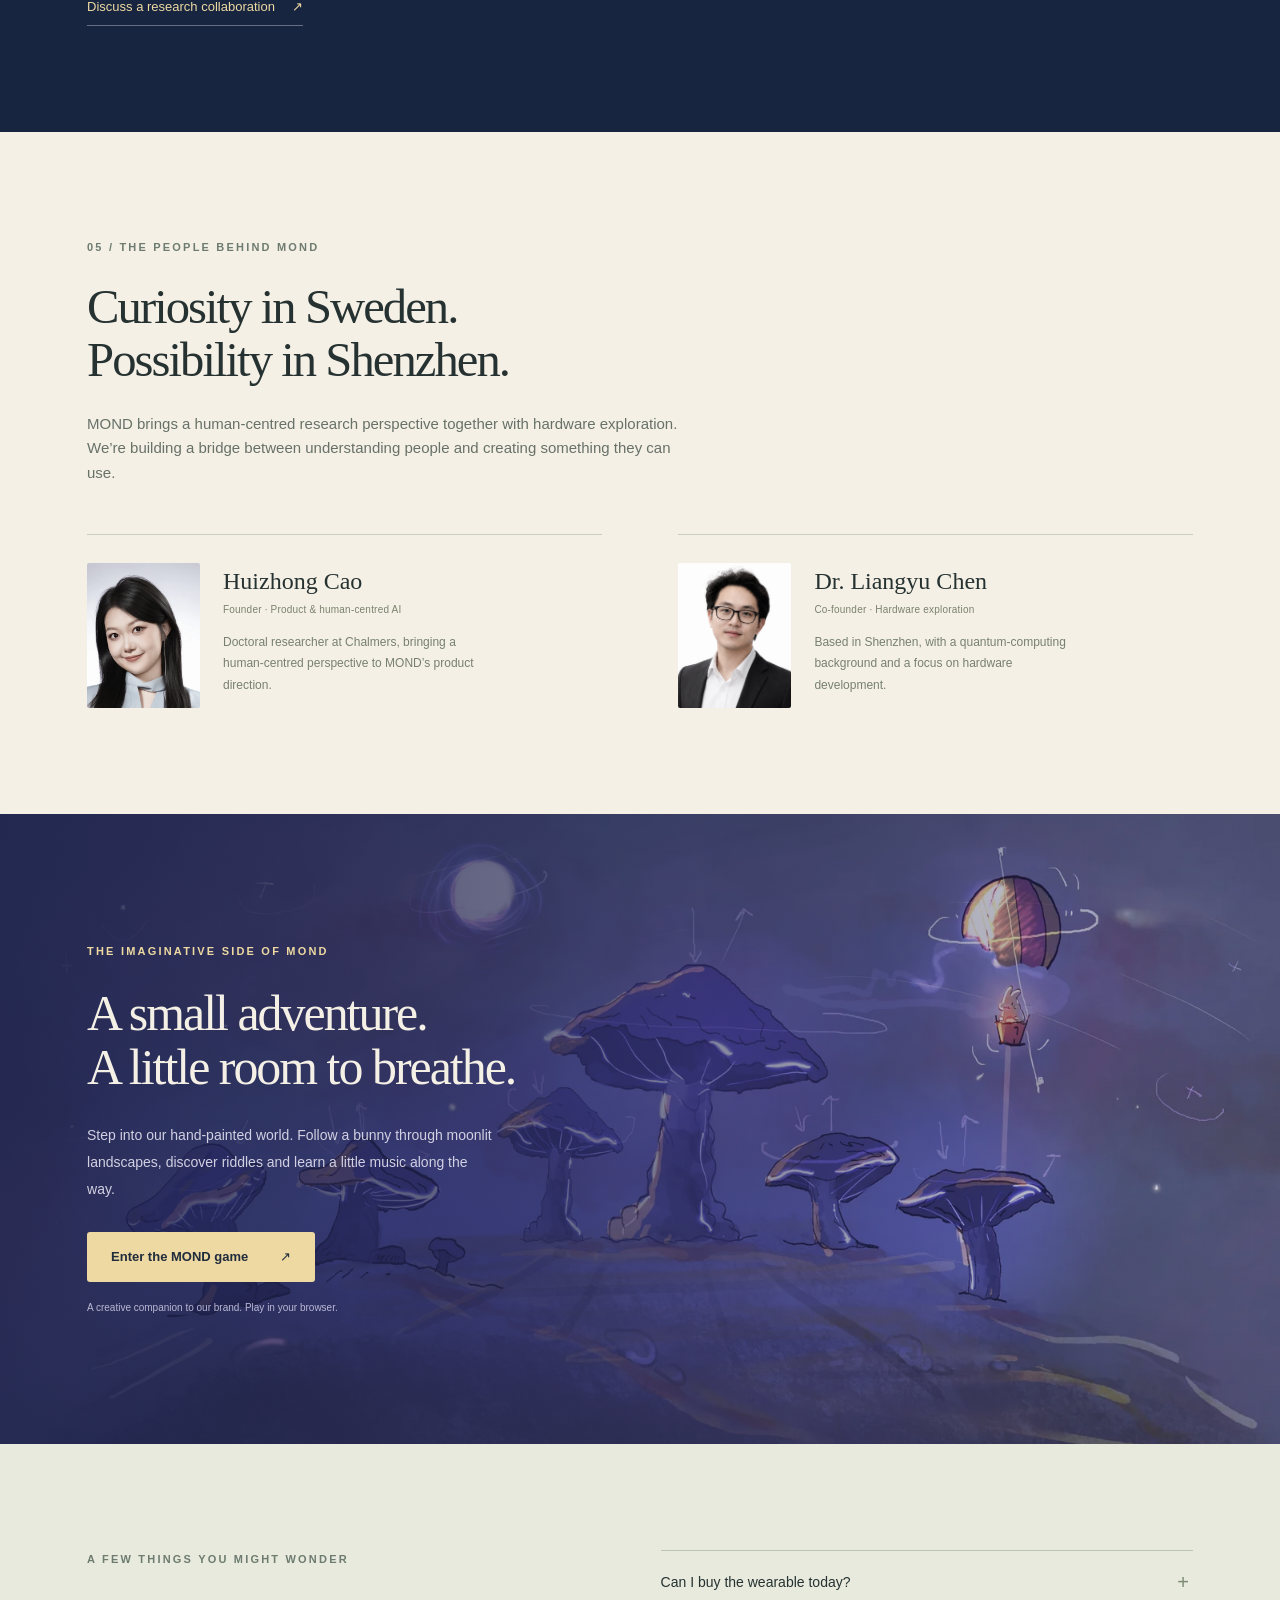
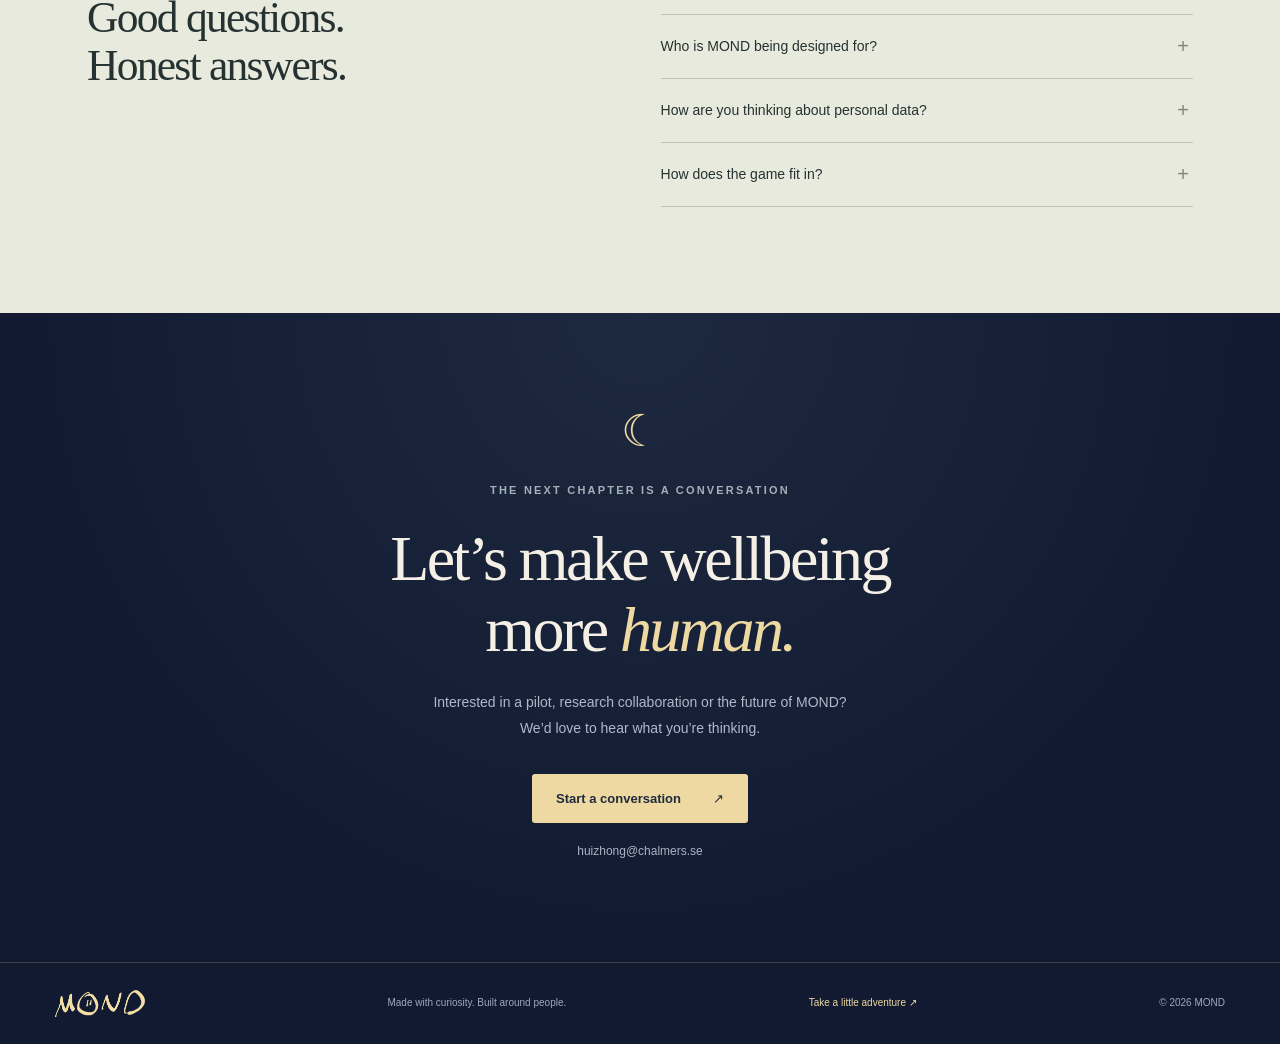
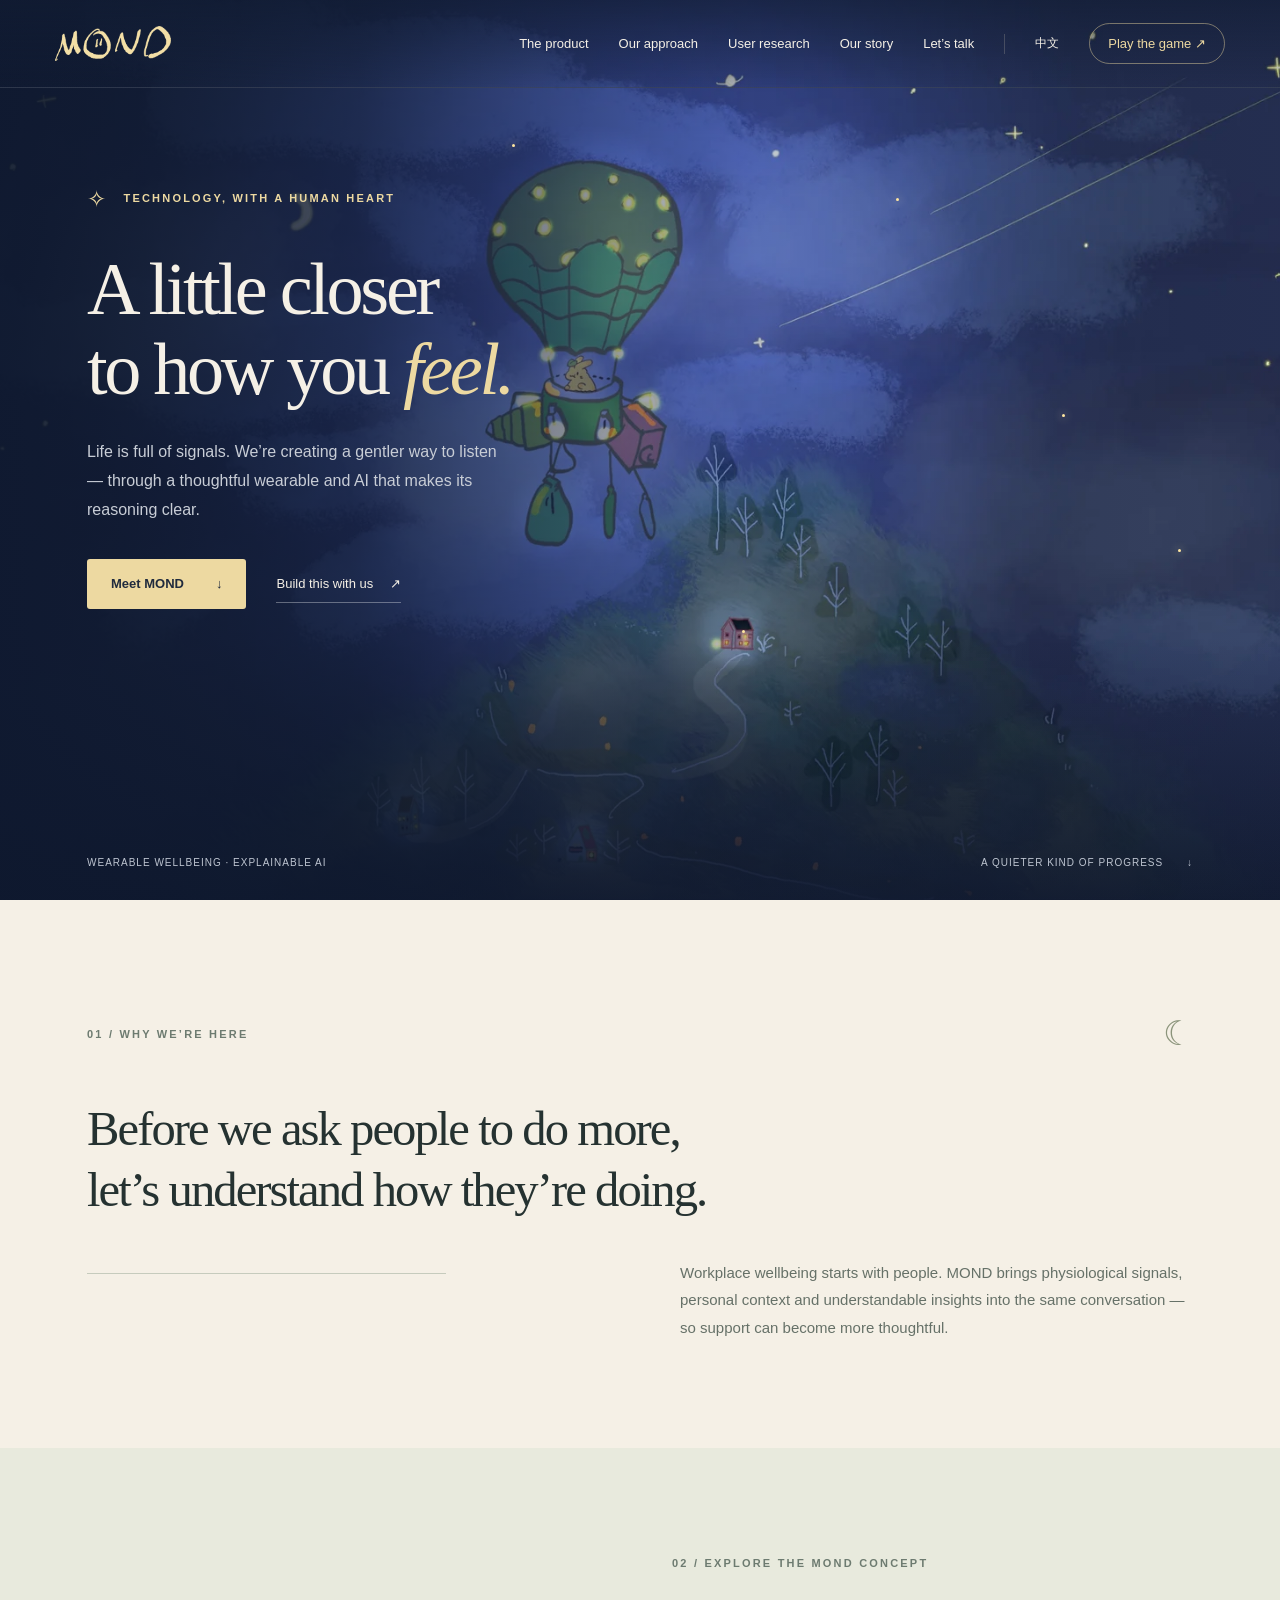
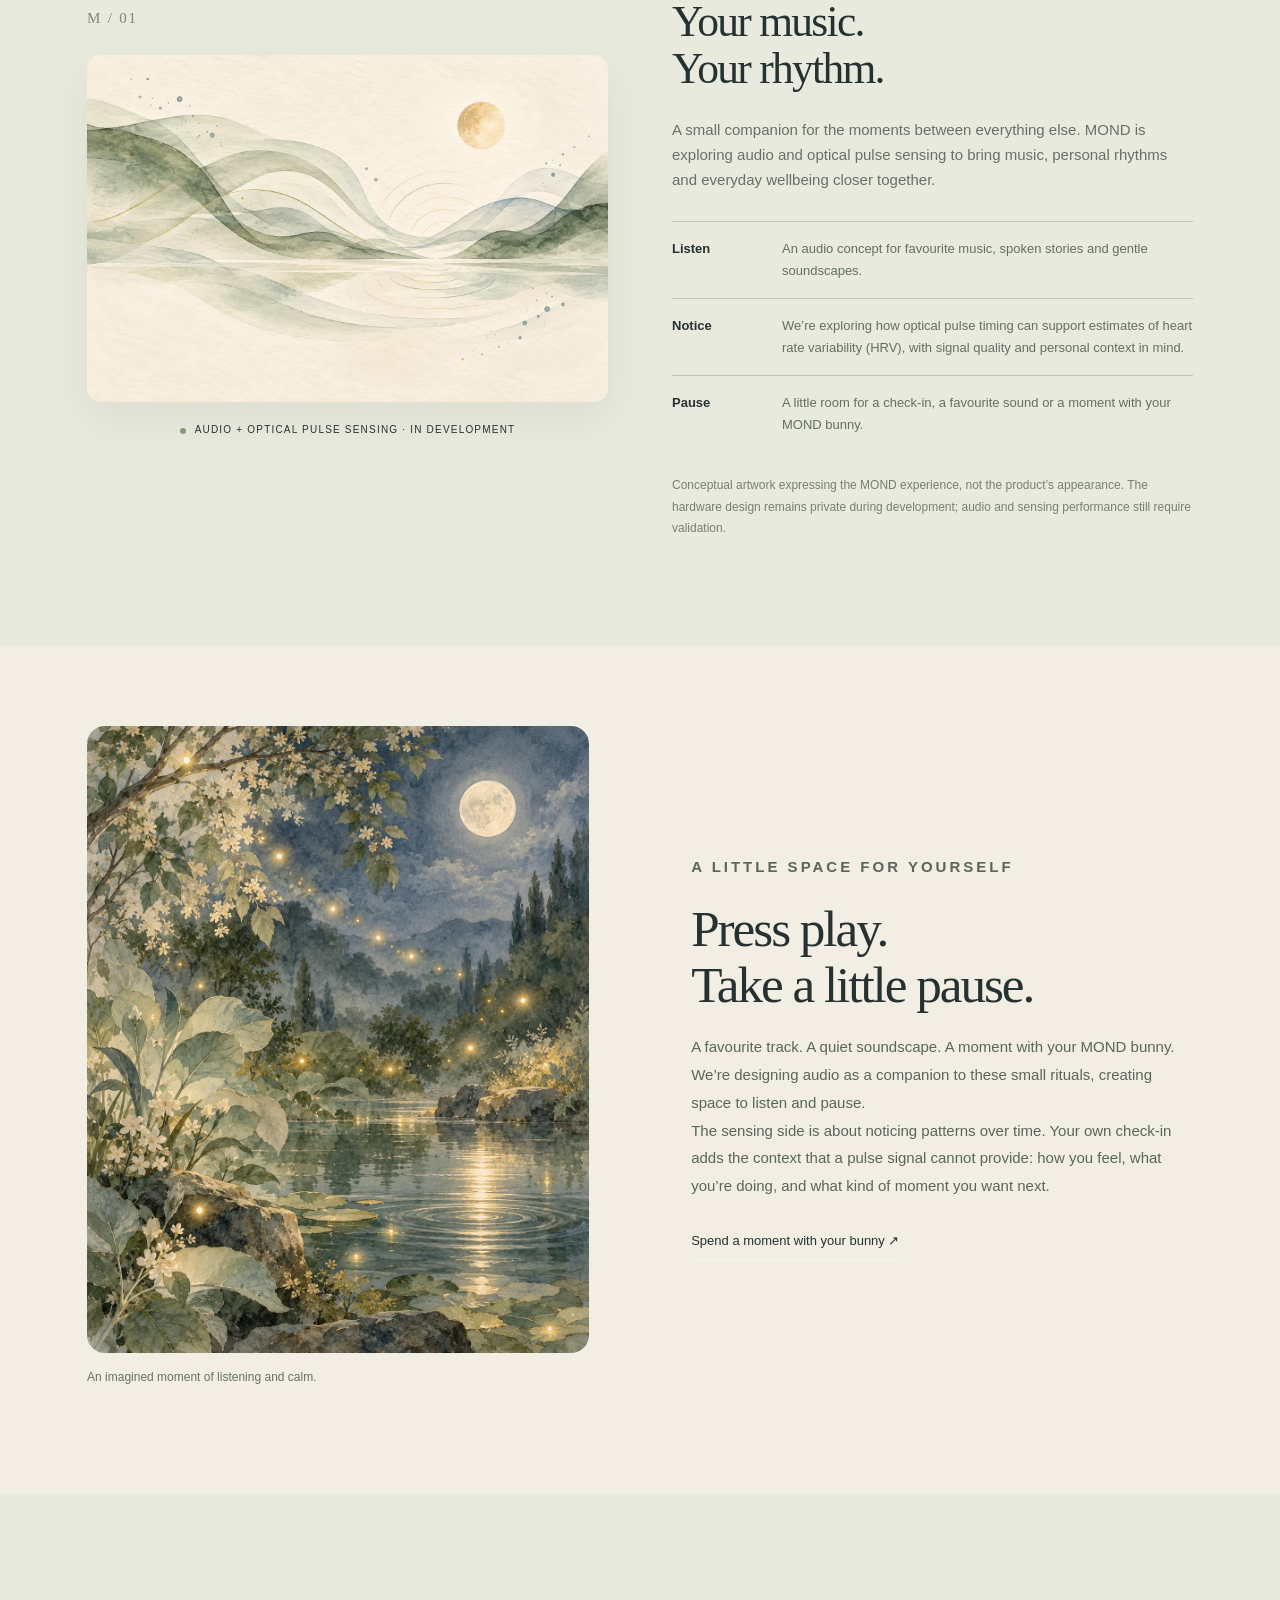
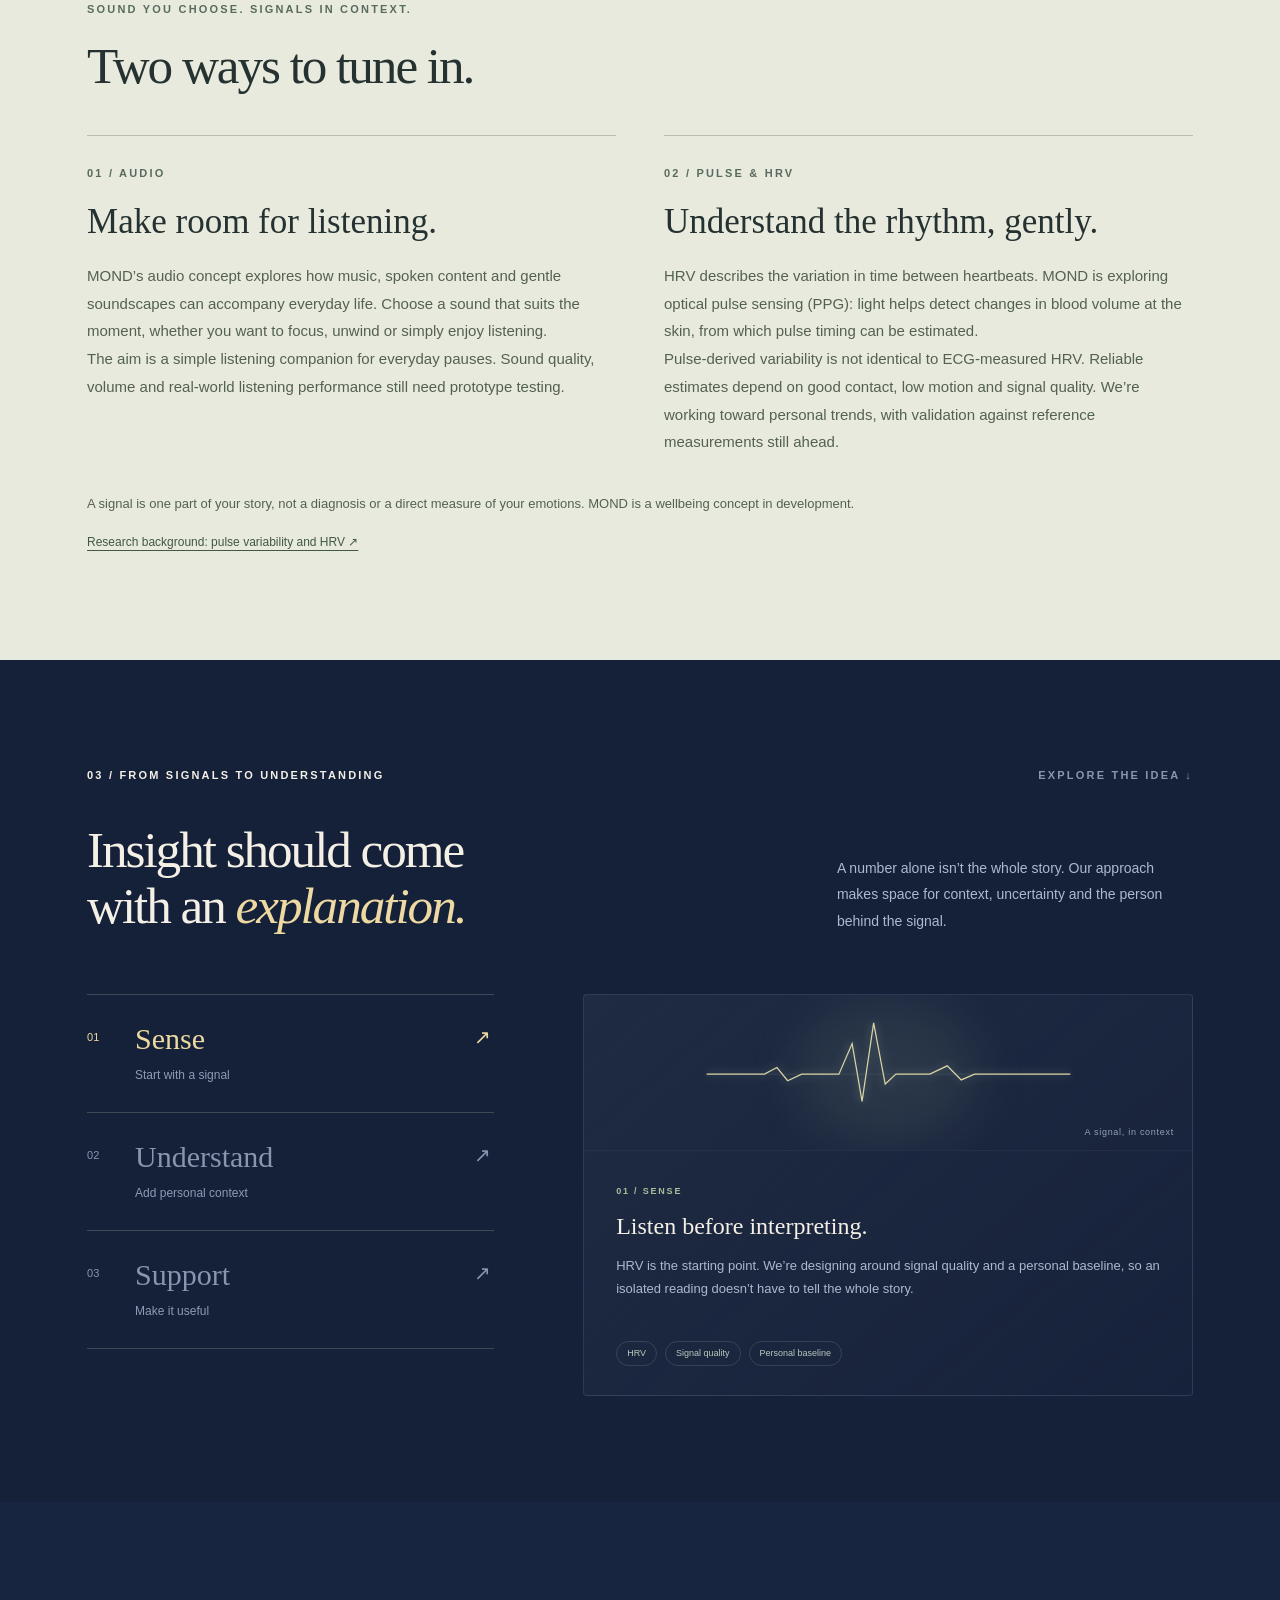
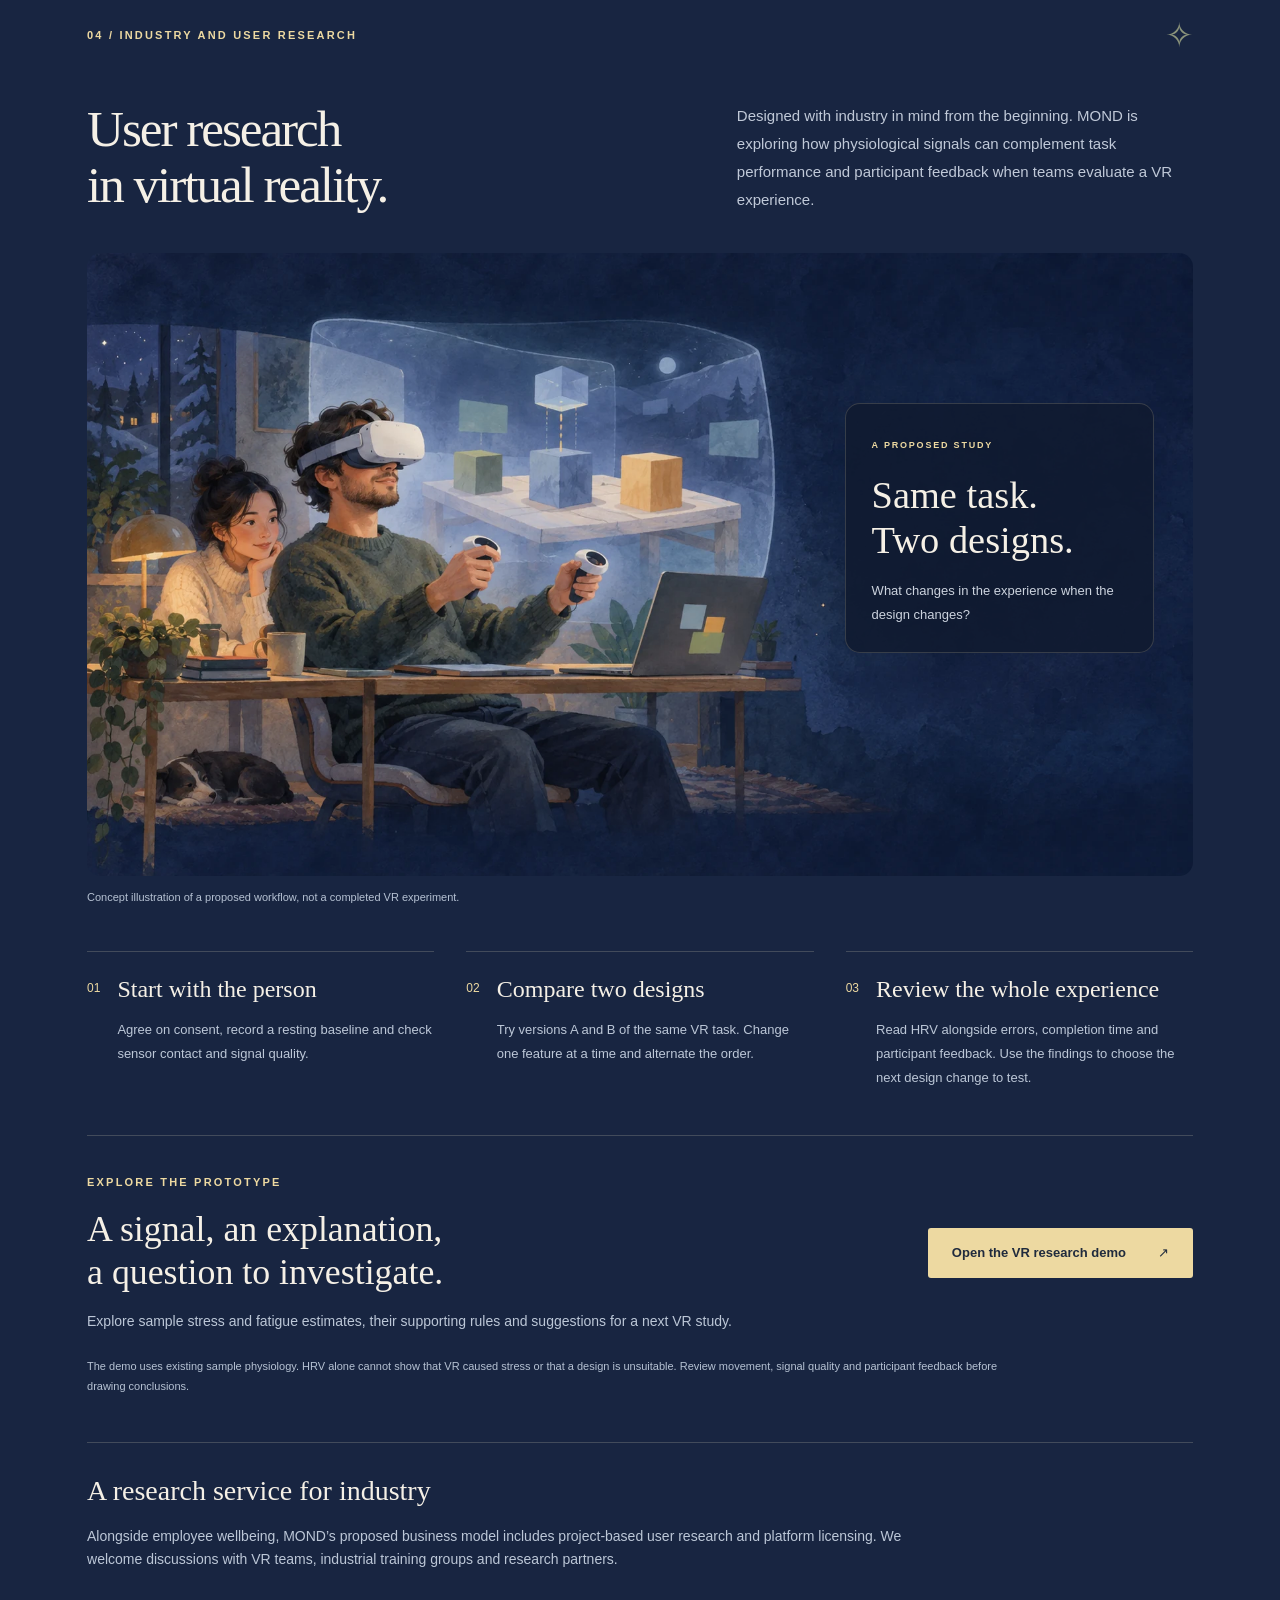
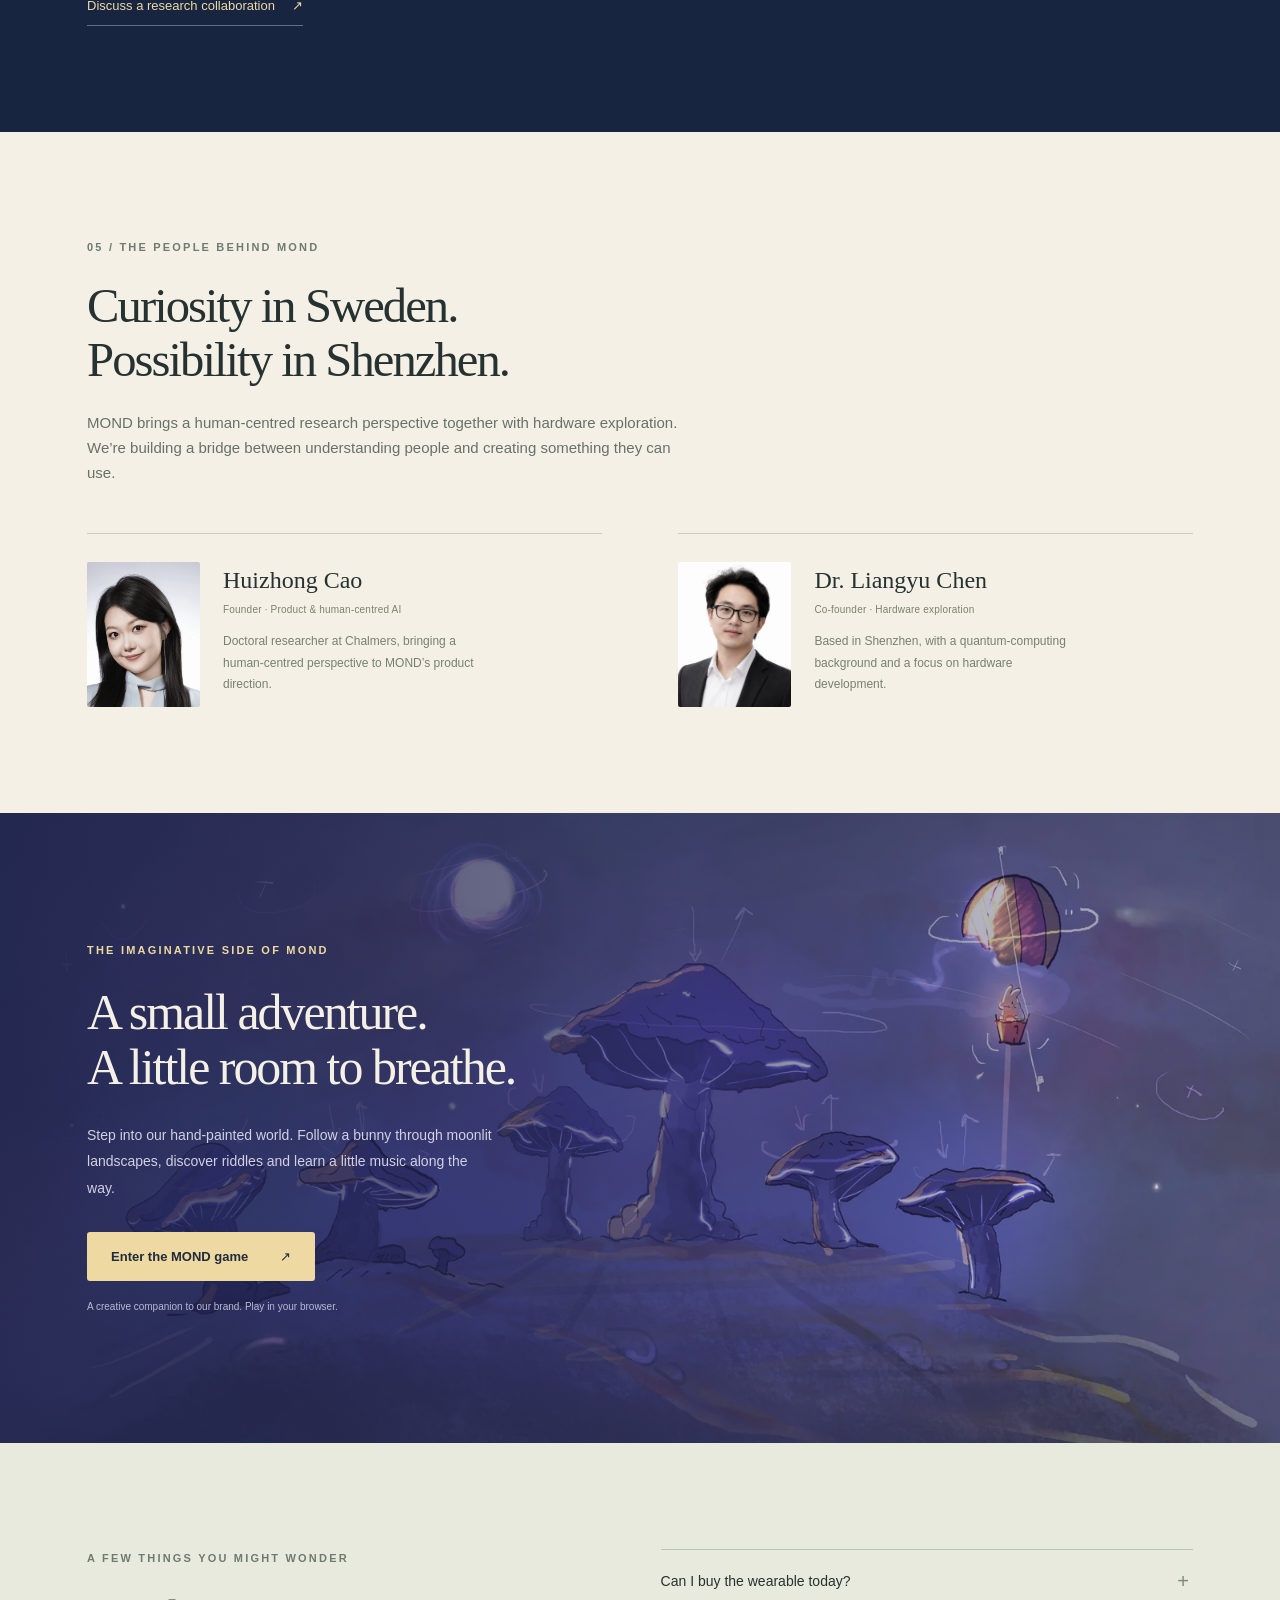
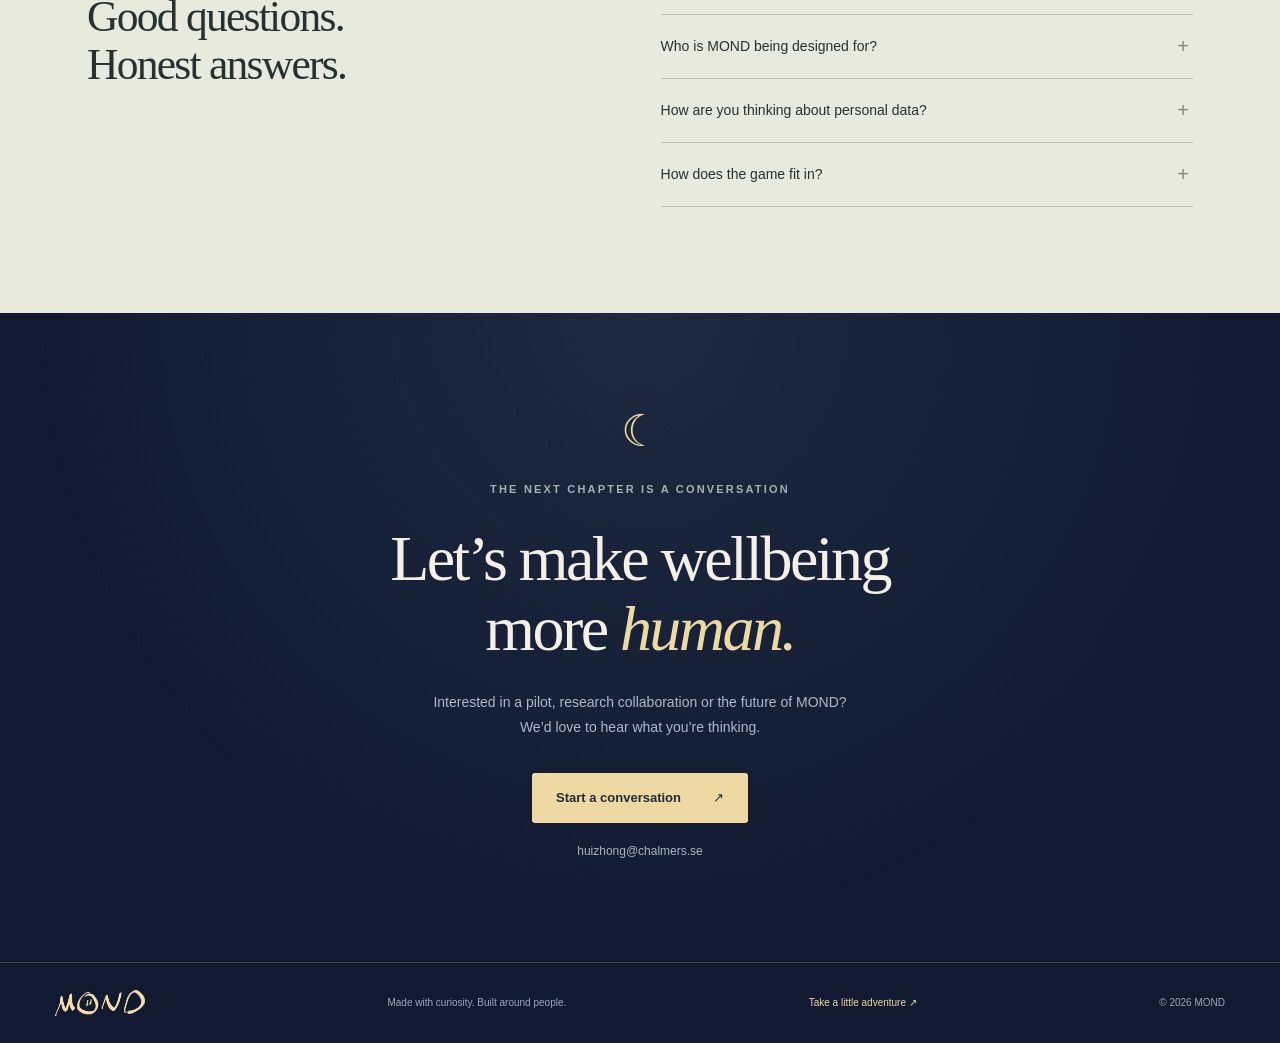
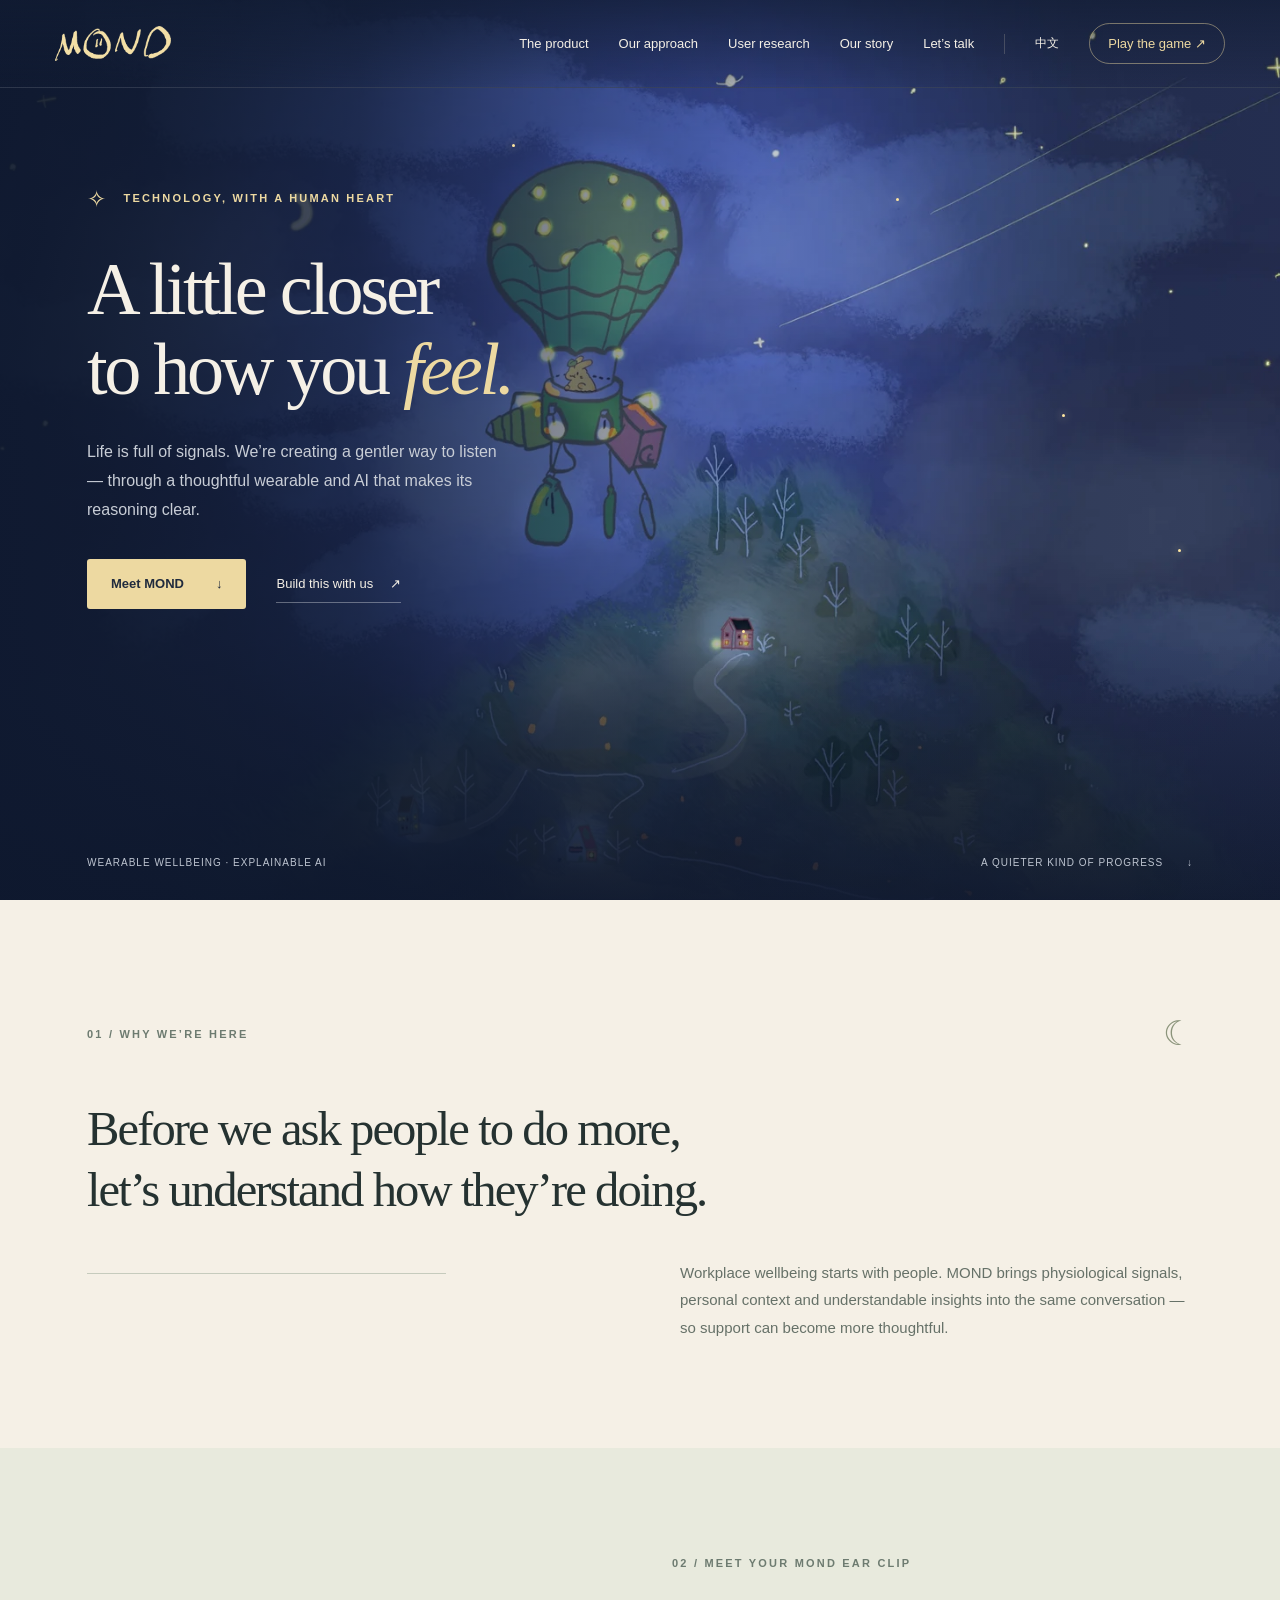
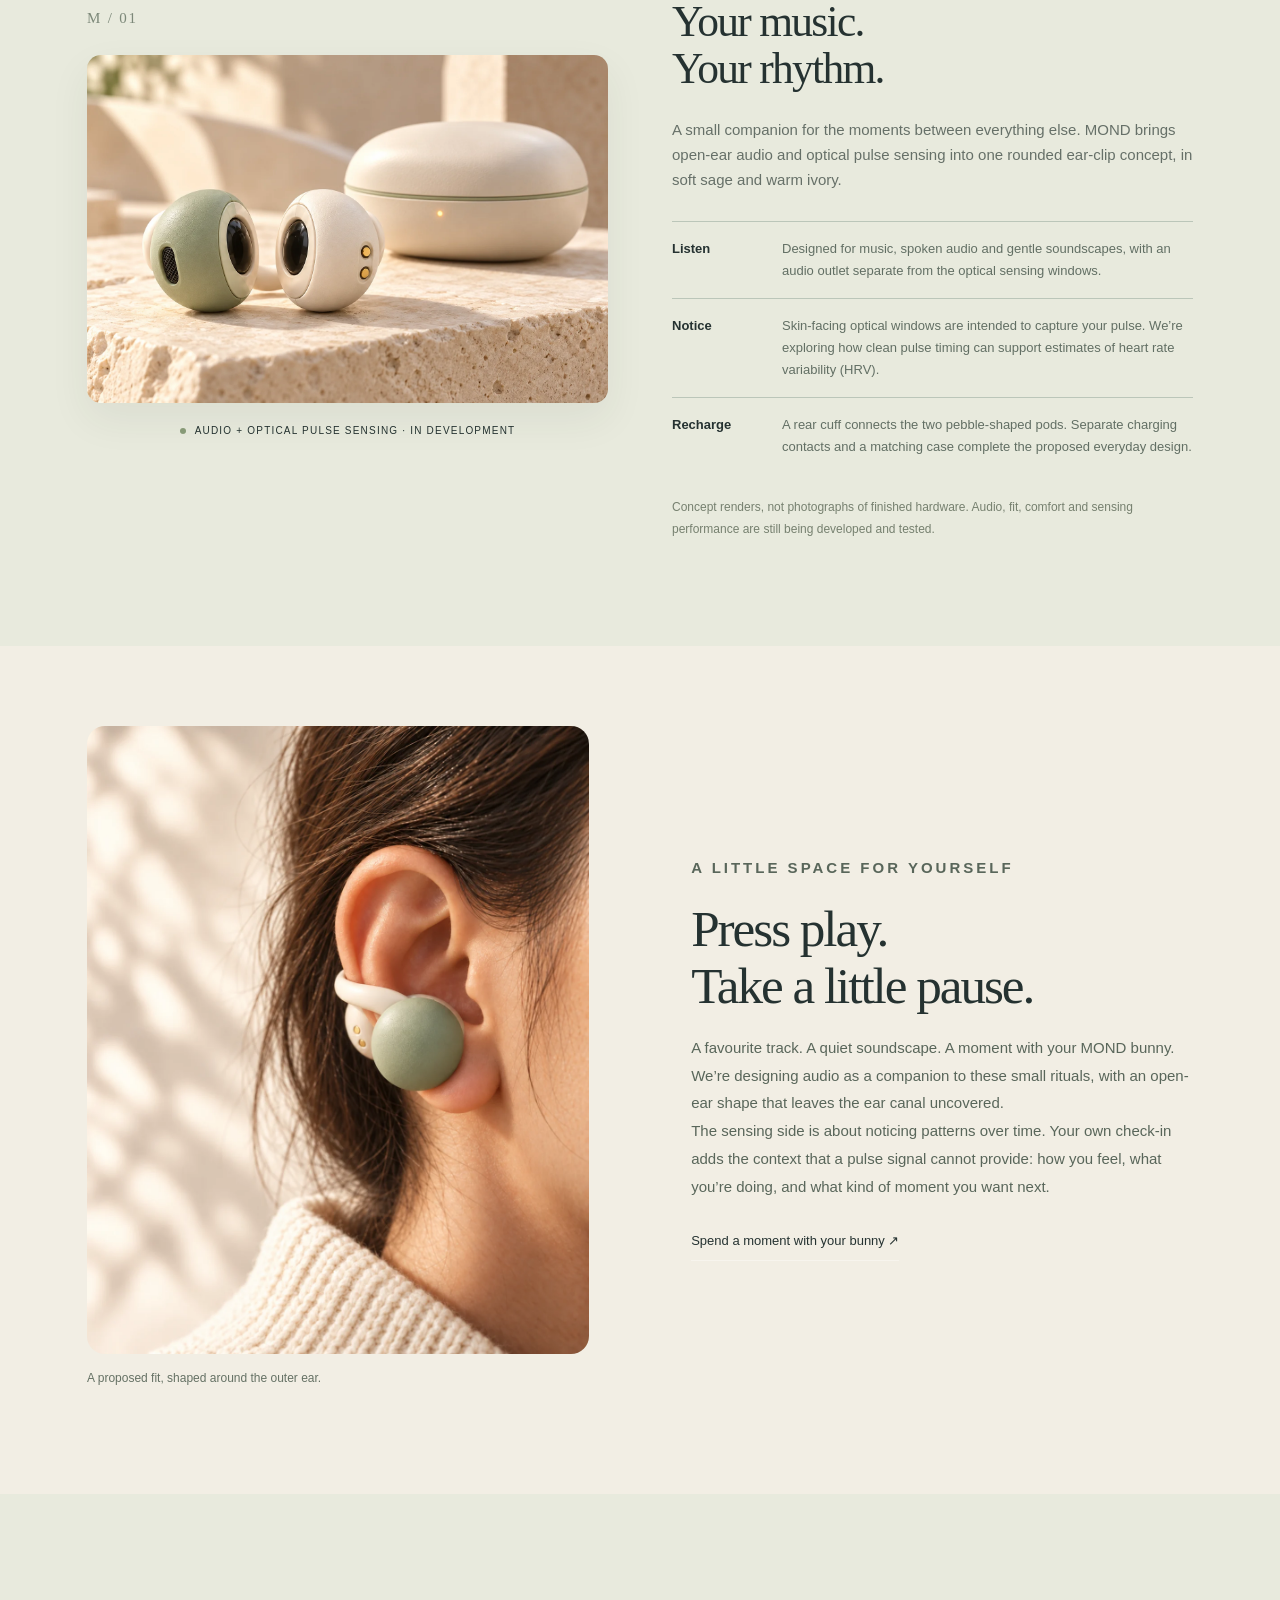
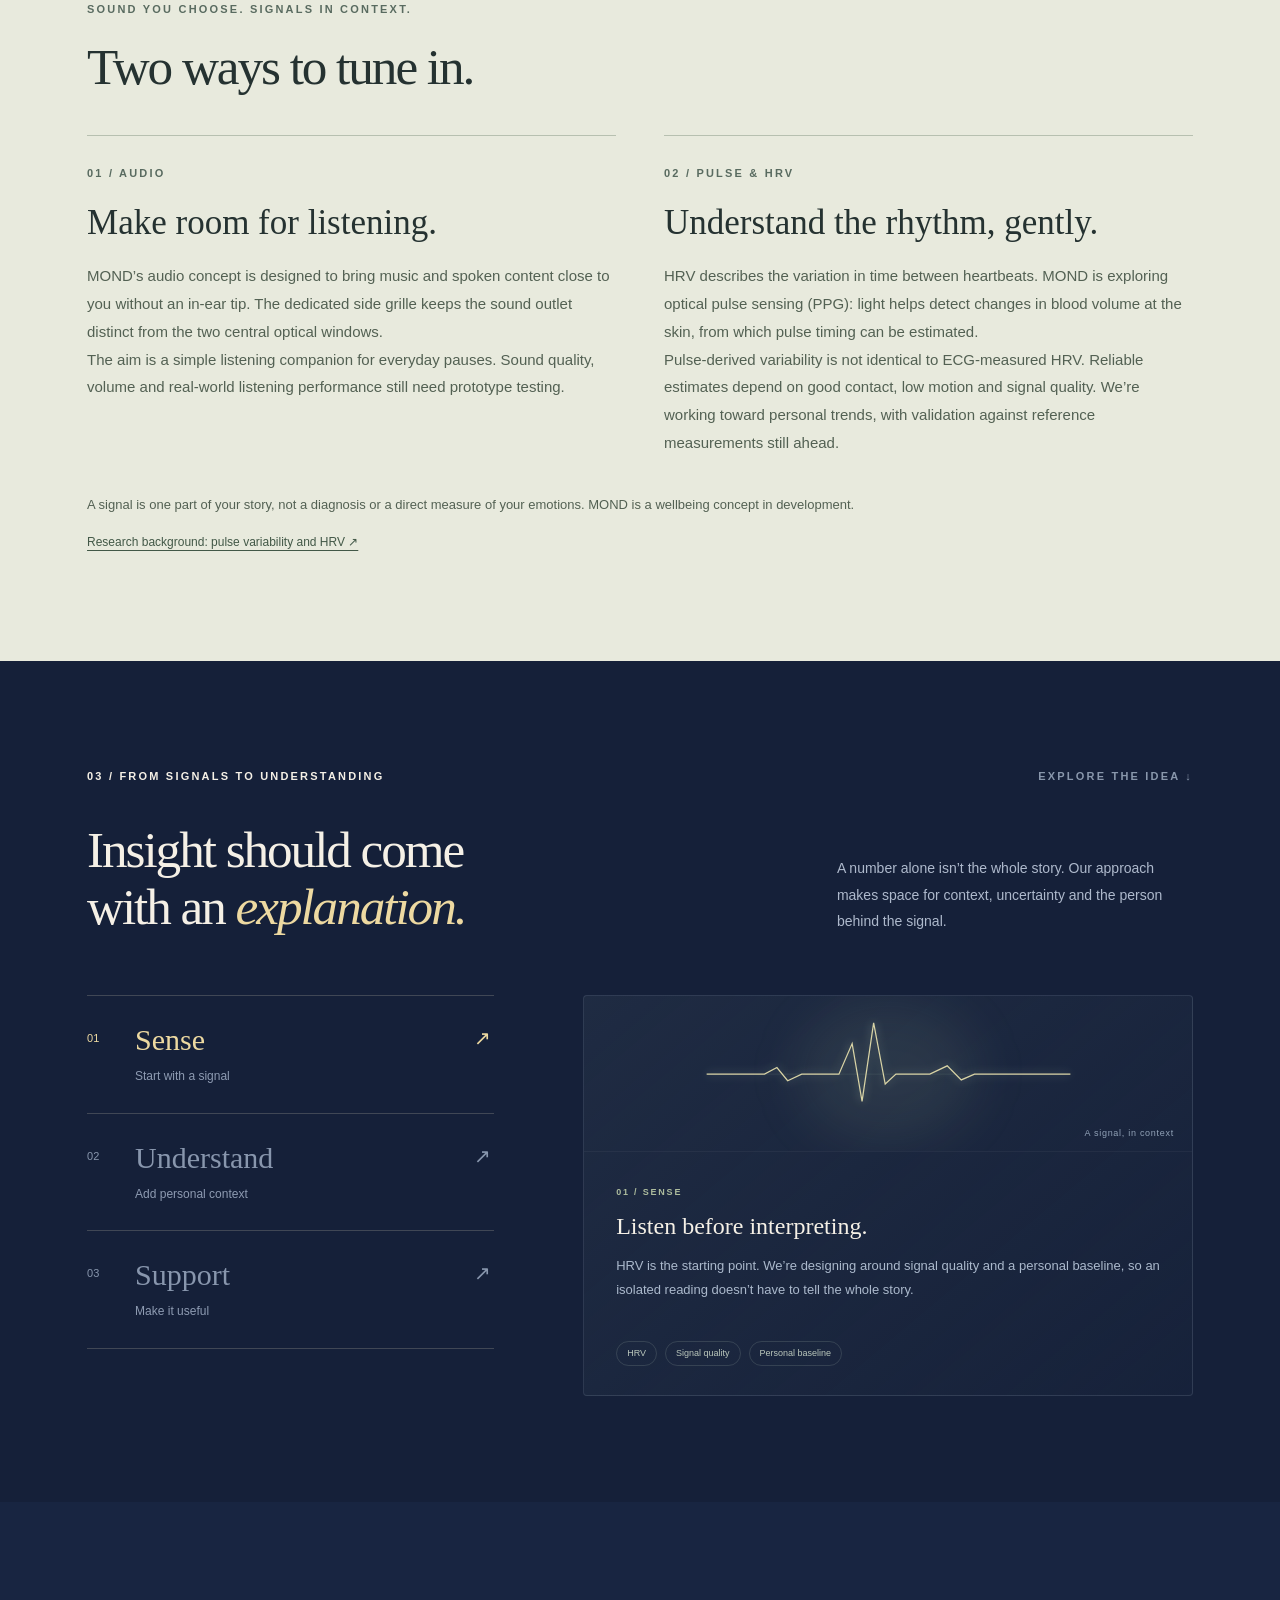
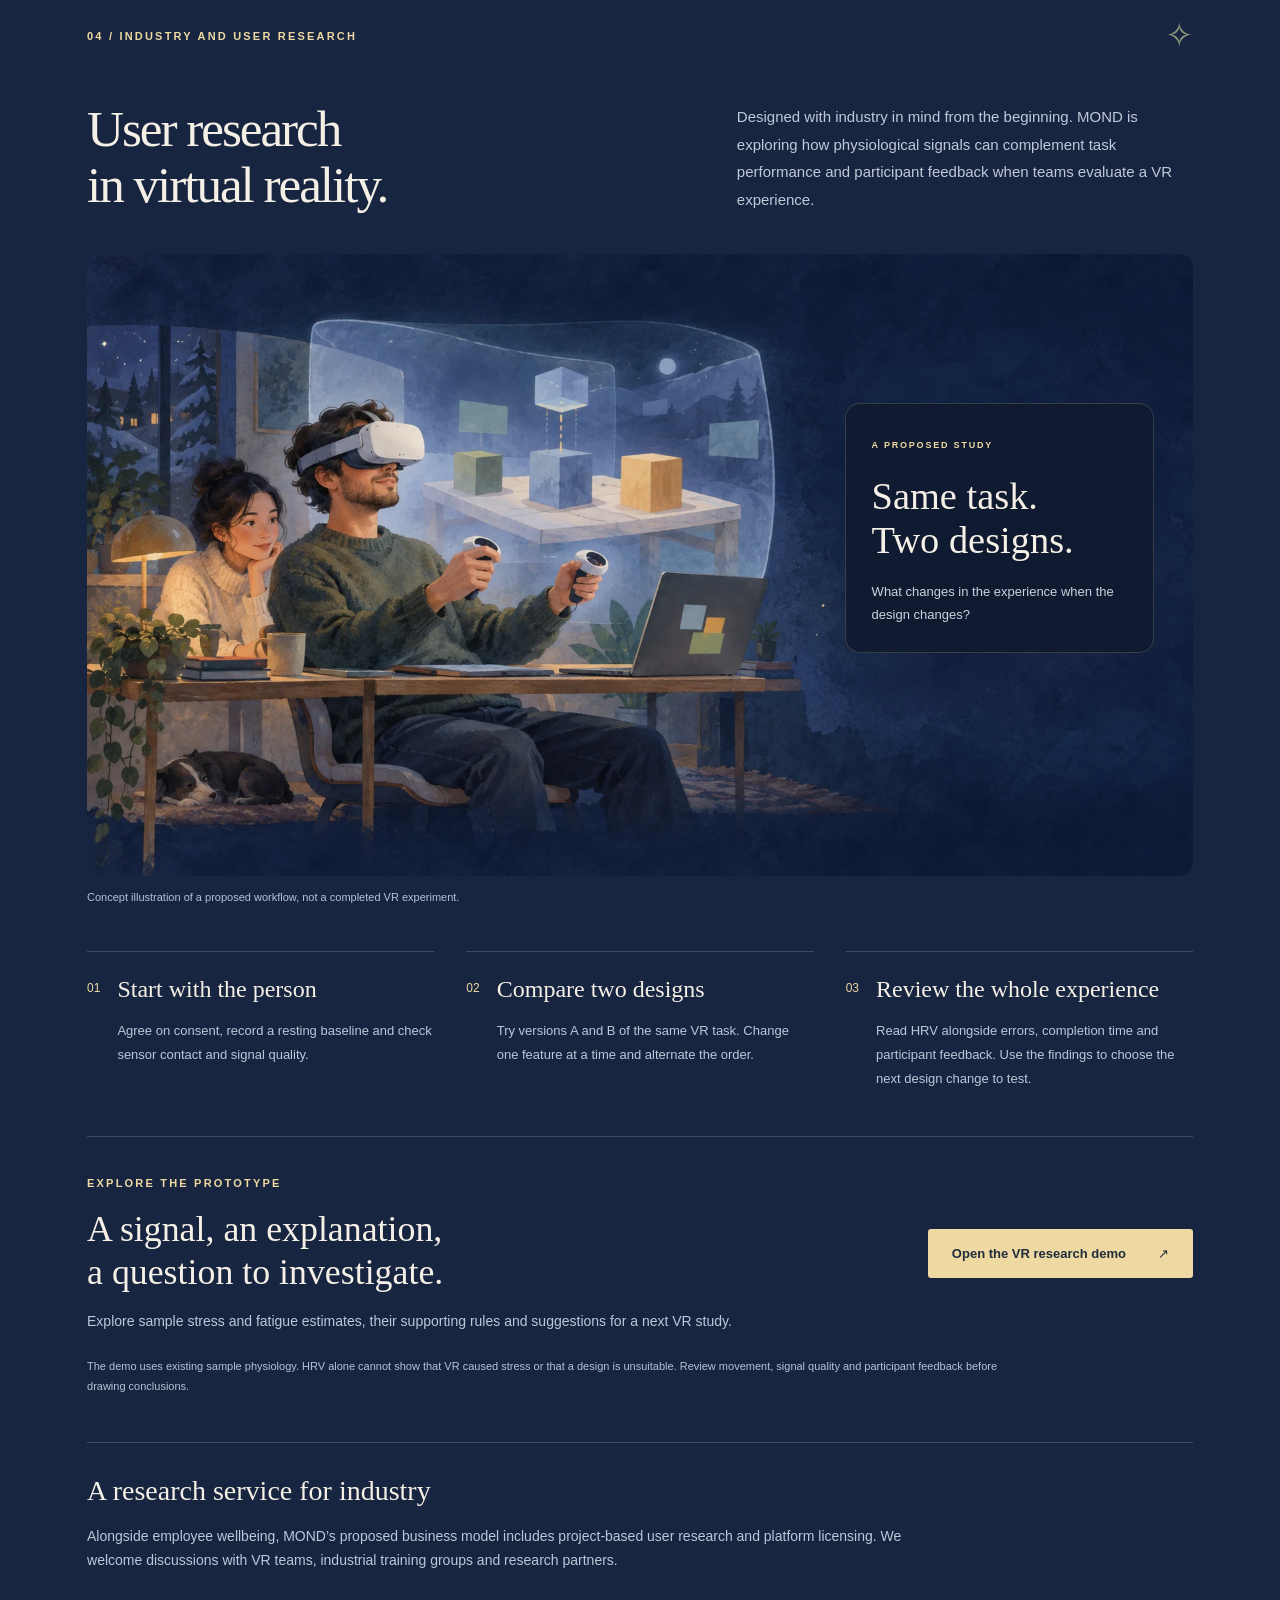
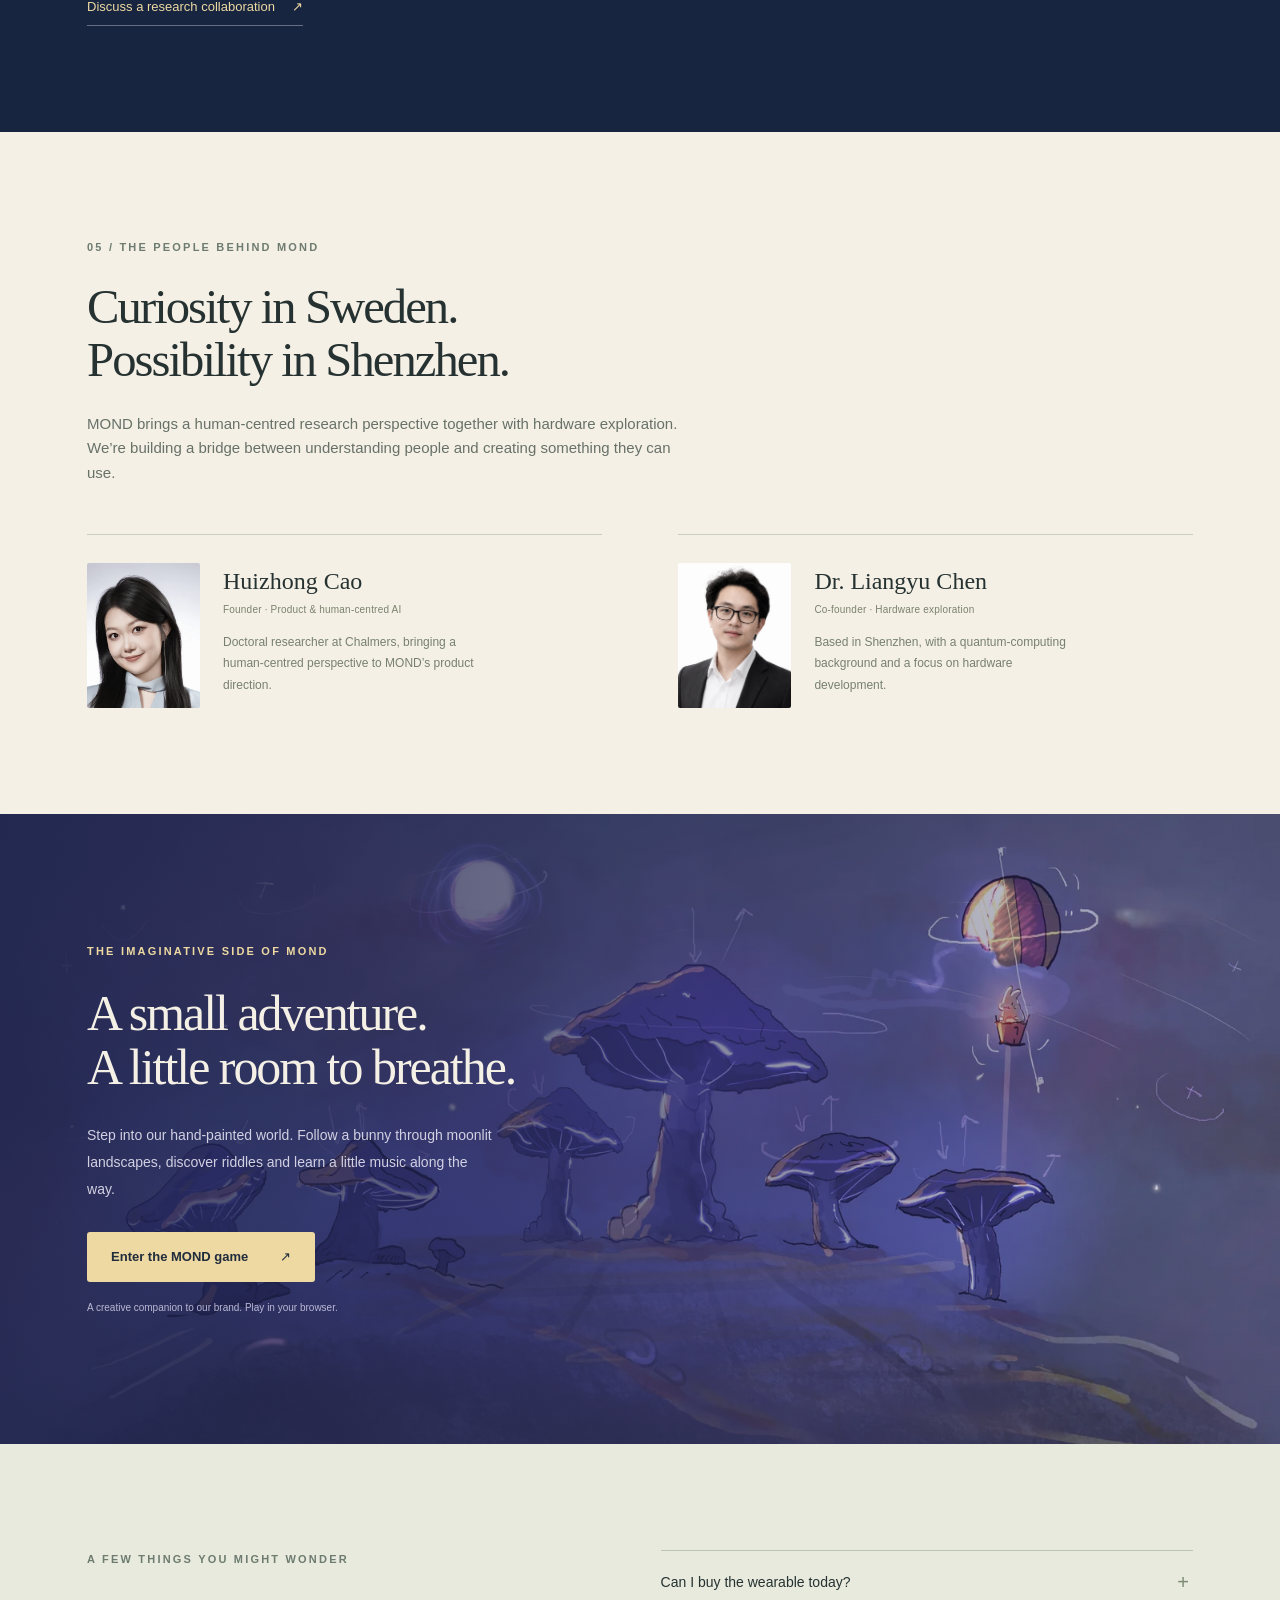
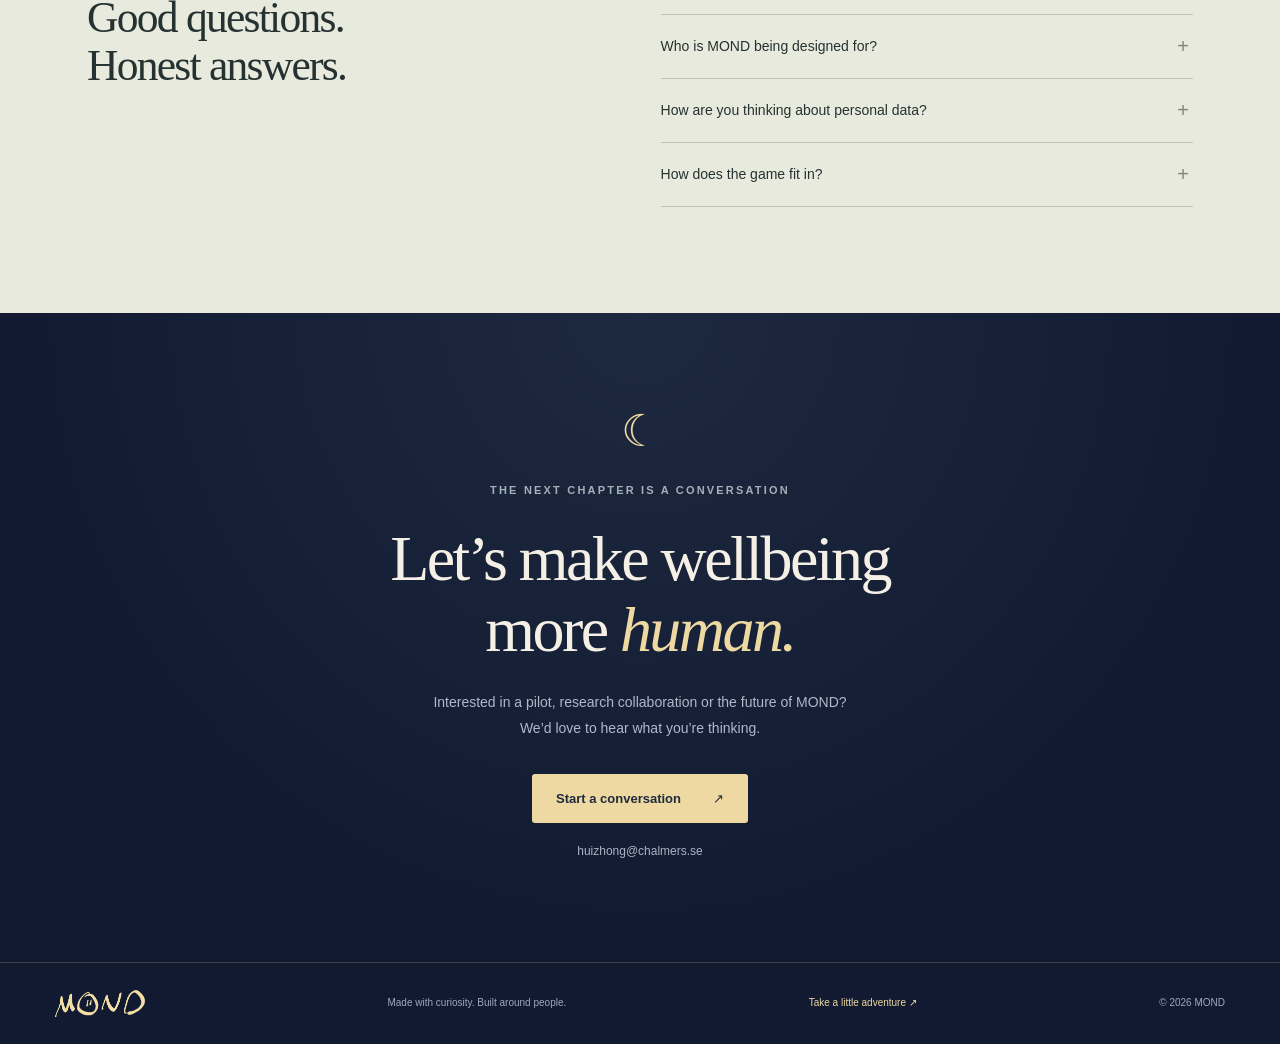
